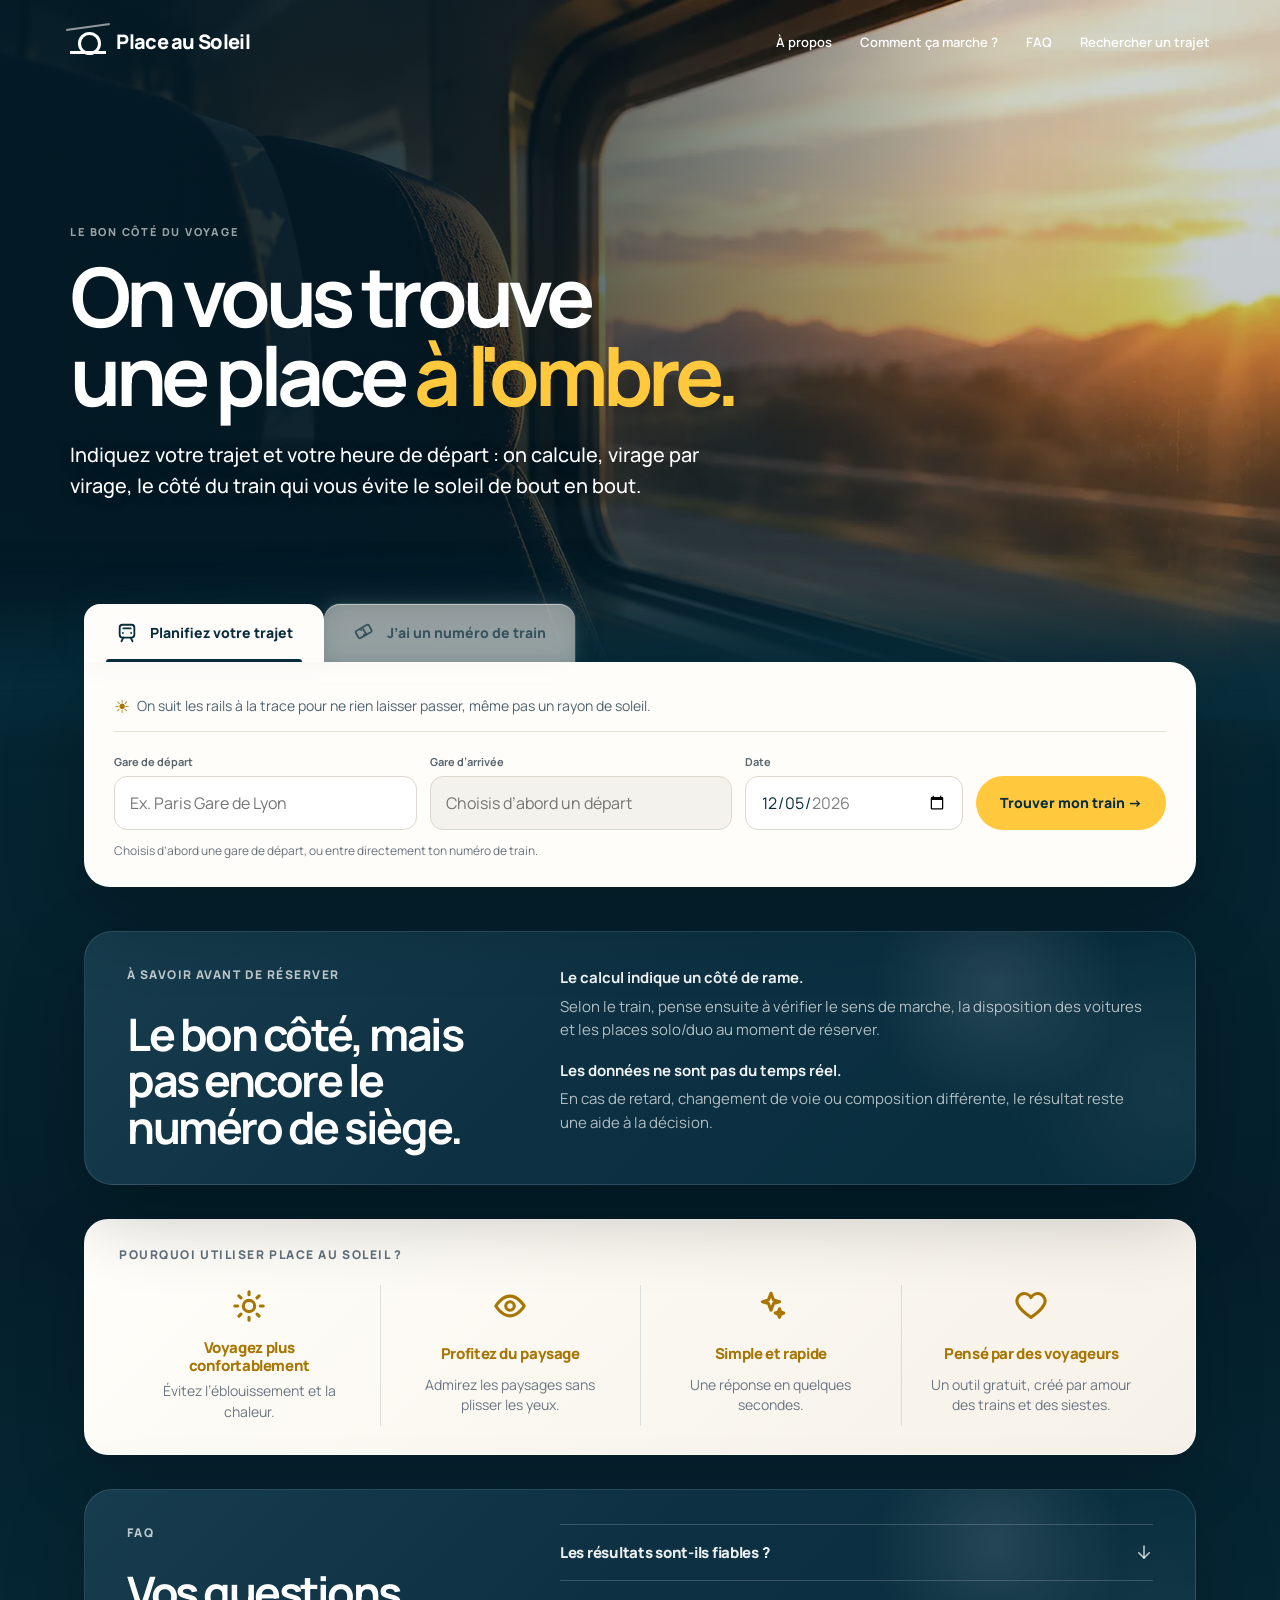
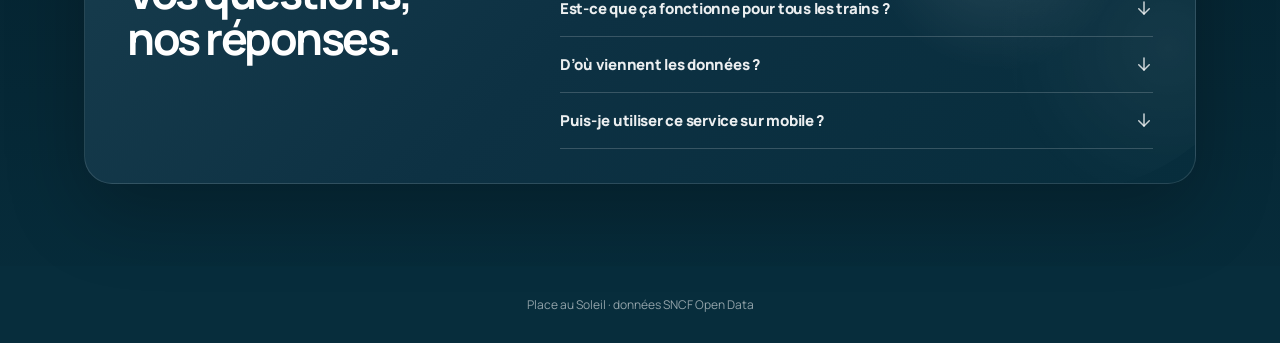
==== index.html @ 35489f9c "Force le nouveau script des onglets" ====
<!DOCTYPE html>
<html lang="fr">
<head>
<meta charset="UTF-8"><meta name="viewport" content="width=device-width,initial-scale=1">
<title>Place au Soleil</title>
<style>
@import url('https://fonts.googleapis.com/css2?family=Manrope:wght@400;600;700;800&display=swap');
:root{--sun:#ffc83d;--ink:#1d2935;--sand:#fff8ea;--sky:#cfe8f0;--muted:#68727c;--line:#e9dfc9}*{box-sizing:border-box}body{margin:0;background:var(--sand);color:var(--ink);font-family:Manrope,sans-serif}.hero{min-height:54vh;padding:30px clamp(20px,6vw,80px);display:flex;flex-direction:column;justify-content:space-between;color:#fff;background:radial-gradient(circle at 78% 28%,#ffc83d 0 8%,transparent 25%),linear-gradient(135deg,#516f7b,#1d2935 72%)}.nav{display:flex;justify-content:space-between;align-items:center}.brand{font-weight:800;letter-spacing:.08em}.nav a{color:#fff;text-decoration:none;border:1px solid #ffffff66;border-radius:999px;padding:11px 16px}.hero h1{font-size:clamp(44px,7vw,82px);line-height:.98;letter-spacing:-.055em;max-width:900px;margin:0 0 20px}.hero p{font-size:clamp(17px,2vw,21px);max-width:760px;line-height:1.55;color:#ffffffe0}.section{padding:60px clamp(18px,5vw,72px) 90px;max-width:1200px;margin:auto}h2{font-size:clamp(32px,4vw,50px);letter-spacing:-.04em;margin:0 0 10px}.lead{color:var(--muted);line-height:1.6;max-width:850px}.panel{margin-top:28px;background:#fff;border:1px solid var(--line);border-radius:26px;padding:clamp(20px,3vw,34px);box-shadow:0 14px 36px #1d293512}.status{padding:12px 14px;background:#f6f2e8;border-radius:13px;color:var(--muted);font-size:13px;margin-bottom:20px}.status.ok{background:#edf7f0;color:#356447}.status.demo{background:#fff1c9;color:#745600}.grid{display:grid;grid-template-columns:1fr 1fr .72fr;gap:14px}.field label{display:block;font-size:11px;text-transform:uppercase;letter-spacing:.08em;font-weight:800;color:var(--muted);margin-bottom:7px}select,input,button{font:inherit}select,input{width:100%;min-height:50px;border:1px solid #dad7ce;border-radius:14px;background:#fffefa;padding:0 14px;color:var(--ink)}input:disabled{background:#f2efe8;color:#92989d;cursor:not-allowed}button{border:0;border-radius:14px;background:var(--ink);color:#fff;font-weight:800;padding:15px 22px;cursor:pointer}button:disabled{opacity:.4}.actions{display:flex;align-items:center;gap:14px;margin-top:18px;flex-wrap:wrap}.hint{font-size:12px;color:var(--muted)}.number-search{margin-top:24px;padding:20px;border:1px dashed #d9d0bc;border-radius:18px;background:#fffcf4}.number-search-title{font-weight:800;margin-bottom:4px}.number-row{display:grid;grid-template-columns:minmax(180px,320px) auto;gap:10px;align-items:end;margin-top:12px}.number-row button{min-height:50px}.trainbox{display:none;margin-top:22px;padding-top:22px;border-top:1px solid var(--line)}#results{display:none;margin-top:28px}.result-grid{display:grid;grid-template-columns:1fr;gap:20px}.verdict{background:var(--ink);color:#fff;border-radius:22px;padding:28px;min-height:250px}.kicker{text-transform:uppercase;letter-spacing:.1em;font-size:11px;color:#ffffff99}.side{font-size:clamp(48px,6vw,72px);font-weight:800;letter-spacing:-.06em;margin:30px 0 16px}.verdict p{color:#ffffffc8;line-height:1.55}.reversal-note{display:none;background:#ffffff12;border:1px solid #ffffff24;border-radius:12px;padding:12px 14px;font-size:13px}.visual{border-radius:24px;padding:0;overflow:hidden;background:#101820;color:#fff;box-shadow:0 24px 54px #10202f26;border:1px solid #ffffff12}.visual-head{display:flex;justify-content:space-between;align-items:flex-start;gap:18px;padding:22px 24px 16px;background:#101820}.visual-copy{max-width:620px}.visual-copy b{display:block;margin-bottom:5px;font-size:18px}.visual .hint{color:#aeb9c2}.animation-status{margin:0;padding:14px 18px 18px;background:#101820;color:#aeb9c2;font-size:13px;line-height:1.5;border-top:1px solid #ffffff10}.animation-status strong{display:block;color:#fff;font-size:15px;margin-bottom:3px}.anim-controls{display:flex;gap:8px;align-items:center;flex-shrink:0}.anim-button{padding:10px 14px;min-width:96px;border-radius:999px;font-size:12px;background:#fff;color:#101820}.sky-wrap{position:relative;overflow:hidden;background:radial-gradient(circle at 76% 20%,#32414e 0 2%,transparent 32%),linear-gradient(180deg,#15222d,#0f1921);height:430px;border-top:1px solid #ffffff10;border-bottom:1px solid #ffffff10}.sky-wrap:before{content:"";position:absolute;inset:0;background-image:linear-gradient(#ffffff08 1px,transparent 1px),linear-gradient(90deg,#ffffff08 1px,transparent 1px);background-size:44px 44px;pointer-events:none}.sky-wrap:after{content:"";position:absolute;inset:0;background:radial-gradient(circle at center,transparent 35%,#07101880 100%);pointer-events:none}#route-svg{position:relative;z-index:1;width:100%;height:430px;display:block}.timeline{display:flex;height:18px;border-radius:999px;overflow:hidden;background:#eee9df;margin-top:24px}.stats{display:grid;grid-template-columns:repeat(3,1fr);gap:10px;margin-top:16px}.stat{background:#fff;border:1px solid var(--line);border-radius:15px;padding:15px}.stat b{font-size:25px;display:block}.stat span{font-size:11px;color:var(--muted)}footer{padding:30px;text-align:center;color:var(--muted);font-size:12px}@media(max-width:850px){.grid,.number-row{grid-template-columns:1fr}.hero{min-height:560px}.visual-head{flex-direction:column}.anim-controls{width:100%}.sky-wrap,#route-svg{height:360px}}
</style><link rel="stylesheet" href="./ui.css?v=202609071745"><style id="hero-tab-final-overrides">
html,body{background:#072d3c!important;}body{color:#fff!important;background:radial-gradient(circle at 80% 18%,rgba(255,200,61,.10),transparent 26%),linear-gradient(180deg,#072d3c 0%,#041f2b 64%,#072d3c 100%)!important;}
#planner.section{background:transparent!important;}
.hero:before{background:linear-gradient(90deg,rgba(3,27,39,.95) 0%,rgba(3,27,39,.82) 31%,rgba(3,27,39,.46) 55%,rgba(3,27,39,.14) 78%),linear-gradient(180deg,rgba(3,27,39,.04) 0%,rgba(3,27,39,.12) 54%,rgba(7,45,60,.50) 86%,#072d3c 100%)!important;}
.hero:after{bottom:-210px!important;height:330px!important;z-index:1!important;background:radial-gradient(ellipse at center,rgba(7,45,60,.82) 0%,rgba(7,45,60,.58) 44%,rgba(7,45,60,0) 76%),linear-gradient(180deg,rgba(7,45,60,0) 0%,rgba(7,45,60,.30) 36%,rgba(7,45,60,.76) 70%,#072d3c 100%)!important;filter:blur(22px)!important;}
.hero-copy{z-index:6!important;margin-bottom:198px!important;}
.hero p{position:relative!important;z-index:7!important;}
.section:before{top:-86px!important;height:140px!important;filter:blur(22px)!important;background:linear-gradient(180deg,rgba(7,45,60,0),rgba(7,45,60,.50) 52%,#072d3c 94%)!important;}
#planner .panel{background:var(--paper,#fffdfa)!important;border:0!important;box-shadow:0 28px 80px rgba(0,0,0,.24)!important;border-radius:0 26px 26px 26px!important;}
#planner .planner-tabs{left:0!important;top:-58px!important;gap:0!important;filter:drop-shadow(0 -8px 18px rgba(7,45,60,.08))!important;}
#planner .planner-tab{height:58px!important;min-width:240px!important;border:0!important;box-shadow:none!important;background:rgba(239,236,228,.94)!important;color:rgba(7,45,60,.62)!important;border-radius:16px 16px 0 0!important;}
#planner .planner-tab + .planner-tab{margin-left:0!important;border-left:0!important;}
#planner .planner-tab + .planner-tab:before{display:none!important;content:none!important;}
#planner .planner-tab.active{background:var(--paper,#fffdfa)!important;color:var(--ink,#072d3c)!important;border:0!important;}
#planner .planner-tab.active:after{content:""!important;position:absolute!important;left:22px!important;right:22px!important;bottom:0!important;height:3px!important;border-radius:99px 99px 0 0!important;background:var(--ink,#072d3c)!important;}
#planner .planner-tab .tab-icon,#planner .planner-tab svg.tab-icon{background:none!important;fill:none!important;stroke:currentColor!important;}
#planner .planner-tab .tab-icon *{fill:none!important;stroke:currentColor!important;}
#results .visual-copy{display:none!important;}
#results .visual-head{justify-content:flex-end!important;}
footer{background:#072d3c!important;color:rgba(255,255,255,.56)!important;}
@media(max-width:850px){.hero:after{bottom:-190px!important;height:300px!important;filter:blur(20px)!important}.hero-copy{margin-bottom:182px!important}.section:before{top:-70px!important;height:120px!important;filter:blur(18px)!important}}
</style></head>
<body>
<section class="hero">
  <div class="nav">
    <div class="brand"><span class="brand-mark" aria-hidden="true"></span><span>Place au Soleil</span></div>
    <div class="nav-links">
      <a href="#about">À propos</a>
      <a href="#how">Comment ça marche ?</a>
      <a href="#faq">FAQ</a>
      <a class="nav-cta" href="#planner">Rechercher un trajet</a>
    </div>
  </div>
  <div class="hero-copy">
    <div class="eyebrow">Le bon côté du voyage</div>
    <h1>On vous trouve<br>une place <span class="highlight">à l'ombre.</span></h1>
    <p><strong>Indiquez votre trajet et votre heure de départ : on calcule, virage par virage, le côté du train qui vous évite le soleil de bout en bout.</strong></p>
  </div>
</section>
<main class="section" id="planner"><h2 class="planner-title">Planifiez votre trajet</h2><p class="lead">On suit les rails à la trace pour ne rien laisser passer, même pas un rayon de soleil.</p>
<section class="panel">
  <div class="planner-tabs" role="tablist" aria-label="Mode de recherche">
    <button type="button" class="planner-tab active" data-mode="route" role="tab" aria-selected="true"><svg class="tab-icon" viewBox="0 0 24 24" aria-hidden="true"><path d="M7 3h10a3 3 0 0 1 3 3v8a3 3 0 0 1-3 3H7a3 3 0 0 1-3-3V6a3 3 0 0 1 3-3Z"></path><path d="M8 17l-2 4"></path><path d="M16 17l2 4"></path><path d="M8 7h8"></path><path d="M7.5 12h.01"></path><path d="M16.5 12h.01"></path></svg><span>Planifiez votre trajet</span></button>
    <button type="button" class="planner-tab" data-mode="number" role="tab" aria-selected="false"><svg class="tab-icon" viewBox="0 0 24 24" aria-hidden="true"><path d="M4 9.5 14.8 3.3a2 2 0 0 1 2.7.7l2.5 4.4a2 2 0 0 1-.7 2.7L8.5 17.3a2 2 0 0 1-2.7-.7L3.3 12.2A2 2 0 0 1 4 9.5Z"></path><path d="M9 8.8l.01.01"></path><path d="M12 13.9l.01.01"></path><path d="M11 7.6l3.1 5.3"></path></svg><span>J’ai un numéro de train</span></button>
  </div>
  <div class="status" id="status">Chargement de l'index national SNCF…</div>
  <div id="route-search">
    <div class="grid">
      <div class="field"><label>Gare de départ</label><input id="from" list="from-stations" placeholder="Ex. Paris Gare de Lyon" autocomplete="off"></div>
      <div class="field"><label>Gare d’arrivée</label><input id="to" list="to-stations" placeholder="Choisis d’abord un départ" autocomplete="off" disabled></div>
      <div class="field"><label>Date</label><input type="date" id="date"></div>
      <div class="field search-field"><label>&nbsp;</label><button id="search" disabled>Trouver les trains →</button></div>
    </div>
    <datalist id="from-stations"></datalist><datalist id="to-stations"></datalist>
    <div class="actions"><div class="hint" id="helper">Les données arrivent directement du GTFS national SNCF.</div></div>
  </div>
  <div class="number-search" id="number-search-panel"><div class="number-search-title">Tu connais déjà ton numéro de train ?</div><div class="hint">Entre simplement le numéro indiqué sur ton billet. La date choisie ci-dessus est utilisée pour retrouver le bon trajet.</div><div class="number-row"><div class="field"><label>N° de train</label><input id="train-number" inputmode="numeric" placeholder="Ex. 6605" autocomplete="off"></div><button id="number-search-btn" disabled>Trouver mon train →</button></div></div>
  <div class="planner-foot"><div class="planner-promise"><b>☀</b> On suit les rails à la trace pour ne rien laisser passer, même pas un rayon de soleil.</div></div>
<div class="trainbox" id="trainbox"><div class="field"><label>Train / horaire</label><select id="trip"></select></div><div class="actions"><button id="go">Calculer mon côté à l'ombre</button></div></div>
<div id="results"><div class="result-grid"><article class="verdict"><div class="kicker" id="verdict-kicker">Recommandation</div><div class="side" id="side">—</div><p id="text"></p><p class="reversal-note" id="reversal-note"></p><p class="hint" id="geometry-note" style="color:#ffffff99"></p></article><article class="visual"><div class="visual-head"><div class="visual-copy"><b>Le trajet, minute après minute</b><div class="hint">Visualisation schématique : le train suit le tracé réel lorsqu’il est disponible, tandis que le soleil illustre son azimut et son altitude sans prétendre à une échelle astronomique exacte.</div></div><div class="anim-controls"><button id="anim-toggle" class="anim-button">Pause</button></div></div><div class="sky-wrap"><svg id="route-svg" viewBox="0 0 1000 430"></svg></div><div class="animation-status" id="animation-status"><strong>Animation du trajet</strong>Le résultat apparaîtra ici pendant le trajet.</div></article></div><div class="timeline" id="timeline"></div><div class="stats"><div class="stat"><b id="right">—</b><span>soleil côté droit au départ</span></div><div class="stat"><b id="left">—</b><span>soleil côté gauche au départ</span></div><div class="stat"><b id="night">—</b><span>sans exposition latérale nette</span></div></div></div></section></main><footer>Place au Soleil · données SNCF Open Data</footer>
<script src="./inject-landing.js?v=202609071636"></script>
<script>
const $=id=>document.getElementById(id);let STATIONS=[],SMAP=new Map(),NAME=new Map(),NAME_COUNTS=new Map(),LABEL_TO_ID=new Map(),ID_TO_LABEL=new Map(),FROM_CANDIDATES=[],TO_CANDIDATES=[],MANIFEST=null,FOUND=[],SEGMENT_INDEX=null,NUMBER_MODE=false;const SHARD_CACHE=new Map(),DATE_CACHE=new Map(),now=new Date().toISOString().slice(0,10);$('date').value=now;let ANIM={segments:[],project:null,frame:null,playing:false,progress:0,start:0,duration:15000,total:0};
function mins(t){if(!t)return 0;let[h,m,s=0]=t.split(':').map(Number);return h*60+m+s/60}
function fmt(t){if(!t)return '—';let[h,m]=t.split(':').map(Number);return String(h%24).padStart(2,'0')+':'+String(m)}
function fmtMin(m){m=Math.max(0,m||0);return String(Math.floor(m/60)%24).padStart(2,'0')+':'+String(Math.floor(m%60)).padStart(2,'0')}
function parisUTC(ds,ts){let[y,m,d]=ds.split('-').map(Number),[h,mi,se=0]=ts.split(':').map(Number),base=new Date(Date.UTC(y,m-1,d,h%24,mi,se)),parts=new Intl.DateTimeFormat('en-CA',{timeZone:'Europe/Paris',year:'numeric',month:'2-digit',day:'2-digit',hour:'2-digit',minute:'2-digit',second:'2-digit',hourCycle:'h23'}).formatToParts(base).reduce((a,v)=>(a[v.type]=v.value,a),{}),off=Date.UTC(+parts.year,+parts.month-1,+parts.day,+parts.hour,+parts.minute,+parts.second)-base.getTime();return new Date(Date.UTC(y,m-1,d,h%24,mi,se)-off+Math.floor(h/24)*86400000)}
function bearing(a,b){let r=x=>x*Math.PI/180,A=r(a.lat),B=r(b.lat),d=r(b.lon-a.lon),x=Math.sin(d)*Math.cos(B),y=Math.cos(A)*Math.sin(B)-Math.sin(A)*Math.cos(B)*Math.cos(d);return(Math.atan2(x,y)*180/Math.PI+360)%360}
function distance(a,b){let r=x=>x*Math.PI/180,R=6371,dA=r(b.lat-a.lat),dO=r(b.lon-a.lon),q=Math.sin(dA/2)**2+Math.cos(r(a.lat))*Math.cos(r(b.lat))*Math.sin(dO/2)**2;return 2*R*Math.asin(Math.sqrt(q))}
function angleDiff(a,b){let d=Math.abs(a-b)%360;return d>180?360-d:d}
function sun(date,lat,lon){let r=Math.PI/180,g=180/Math.PI,d=date.valueOf()/86400000-.5+2440588-2451545,M=(357.5291+.98560028*d)*r,C=(1.9148*Math.sin(M)+.02*Math.sin(2*M)+.0003*Math.sin(3*M))*r,L=M+C+102.9372*r+Math.PI,o=23.4397*r,dec=Math.asin(Math.sin(o)*Math.sin(L)),ra=Math.atan2(Math.sin(L)*Math.cos(o),Math.cos(L)),H=(280.16+360.9856235*d)*r+lon*r-ra,az=Math.atan2(Math.sin(H),Math.cos(H)*Math.sin(lat*r)-Math.tan(dec)*Math.cos(lat*r)),alt=Math.asin(Math.sin(lat*r)*Math.sin(dec)+Math.cos(lat*r)*Math.cos(dec)*Math.cos(H));return{az:(az*g+180+360)%360,alt:alt*g}}
function stationCode(x){let p=String(x?.id||'').split(':').pop();return p||'gare'}
function stationDisplay(x){if(!x)return'';return(NAME_COUNTS.get(x.name)||0)>1?`${x.name} · gare ${stationCode(x)}`:x.name}
function stationId(v){let key=v.trim();if(LABEL_TO_ID.has(key))return LABEL_TO_ID.get(key);return(NAME_COUNTS.get(key)||0)<=1?(NAME.get(key)||null):null}
function normalizeStationSearch(v){return String(v||'').normalize('NFD').replace(/[\u0300-\u036f]/g,'').toLocaleLowerCase('fr').trim()}
function stationMatchesStart(x,q){let needle=normalizeStationSearch(q);if(!needle)return true;return normalizeStationSearch(x.name).startsWith(needle)||normalizeStationSearch(stationDisplay(x)).startsWith(needle)}
function interpolate(a,b,t){return{lat:a.lat+(b.lat-a.lat)*t,lon:a.lon+(b.lon-a.lon)*t}}
function pairKey(a,b){return[a,b].sort().join('|')}
function optionsFor(stations){return stations.map(x=>{let label=stationDisplay(x);LABEL_TO_ID.set(label,x.id);ID_TO_LABEL.set(x.id,label);return`<option value="${label.replaceAll('"','&quot;')}"></option>`}).join('')}
function renderStationOptions(listId,stations,query=''){let filtered=stations.filter(x=>stationMatchesStart(x,query)).sort((a,b)=>a.name.localeCompare(b.name,'fr'));$(listId).innerHTML=optionsFor(filtered)}
function cleanTrainNumber(v){return String(v||'').toUpperCase().replace(/\b(TGV|INOUI|OUIGO|TER|INTERCIT[EÉ]S?|TRAIN)\b/g,'').replace(/[^0-9A-Z]/g,'').trim()}
function firstLastKnownStop(t){let s=t.s||[],i=s.findIndex(x=>SMAP.has(x[0])),j=-1;for(let k=s.length-1;k>=0;k--)if(SMAP.has(s[k][0])){j=k;break}return i>=0&&j>i?{i,j}:null}
async function dateData(date){if(!DATE_CACHE.has(date))DATE_CACHE.set(date,fetch(`./data/dates/${date}.json`,{cache:'no-store'}).then(r=>{if(!r.ok)throw 0;return r.json()}).catch(()=>null));return DATE_CACHE.get(date)}
async function refreshDestinations(){NUMBER_MODE=false;FROM_CANDIDATES=STATIONS;let from=stationId($('from').value),date=$('date').value,to=$('to');$('trainbox').style.display='none';$('results').style.display='none';stopAnimation();if(!from){TO_CANDIDATES=[];to.value='';to.disabled=true;to.placeholder='Choisis d’abord un départ';$('to-stations').innerHTML='';$('helper').textContent='Choisis une gare de départ dans la liste.';return}to.disabled=true;to.placeholder='Chargement des destinations…';$('helper').textContent='Recherche des destinations directes…';let data=await dateData(date);if(!data){TO_CANDIDATES=[];to.value='';to.placeholder='Aucune donnée pour cette date';$('helper').textContent='Pas de données disponibles pour cette date.';return}let ids=new Set();(data.trains||[]).forEach(t=>{let s=t.s||[];for(let i=0;i<s.length;i++)if(s[i][0]===from)for(let j=i+1;j<s.length;j++)ids.add(s[j][0])});let destinations=[...ids].map(id=>SMAP.get(id)).filter(Boolean).sort((a,b)=>a.name.localeCompare(b.name,'fr'));TO_CANDIDATES=destinations;renderStationOptions('to-stations',TO_CANDIDATES,to.value);let current=stationId(to.value);if(!current||!ids.has(current))to.value='';to.disabled=!destinations.length;to.placeholder=destinations.length?'Choisis une destination':'Aucune destination directe';$('helper').textContent=destinations.length?`${destinations.length} destination(s) directe(s) depuis ${SMAP.get(from)?.name||'ce départ'} pour cette date.`:'Aucune destination directe trouvée depuis cette gare pour cette date.'}
function applyNumberSelection(index){let x=FOUND[index];if(!x)return;let stops=x.t.s.slice(x.i,x.j+1).map(s=>SMAP.get(s[0])).filter(Boolean),a=SMAP.get(x.t.s[x.i][0]),b=SMAP.get(x.t.s[x.j][0]);FROM_CANDIDATES=stops.slice(0,-1);TO_CANDIDATES=stops.slice(1);if(a)$('from').value=stationDisplay(a);if(b){$('to').disabled=false;$('to').value=stationDisplay(b)}renderStationOptions('from-stations',FROM_CANDIDATES,$('from').value);renderStationOptions('to-stations',TO_CANDIDATES,$('to').value)}
function syncNumberStops(){if(!NUMBER_MODE)return false;let x=FOUND[+$('trip').value];if(!x)return false;let ids=x.t.s.map(s=>s[0]),from=stationId($('from').value),i=ids.indexOf(from,x.i);if(i<0||i>=x.j){TO_CANDIDATES=[];$('to').value='';$('to').disabled=true;$('to-stations').innerHTML='';$('helper').textContent='Choisis une gare desservie par ce train.';return true}let allowedIds=ids.slice(i+1,x.j+1),allowed=new Set(allowedIds),destinations=allowedIds.map(id=>SMAP.get(id)).filter(Boolean);TO_CANDIDATES=destinations;renderStationOptions('to-stations',TO_CANDIDATES,$('to').value);let current=stationId($('to').value);if(!current||!allowed.has(current))$('to').value='';$('to').disabled=!destinations.length;$('to').placeholder=destinations.length?'Choisis où tu descends':'Aucune gare après ce départ';$('trainbox').style.display='block';$('results').style.display='none';stopAnimation();$('helper').textContent=`Train ${x.t.n||''} sélectionné : choisis où tu montes et où tu descends parmi ses arrêts.`;return true}
async function findByNumber(){let num=cleanTrainNumber($('train-number').value),date=$('date').value,btn=$('number-search-btn');if(!num)return alert('Entre le numéro indiqué sur ton billet.');btn.disabled=true;let old=btn.textContent;btn.textContent='Recherche…';$('trainbox').style.display='none';$('results').style.display='none';stopAnimation();$('helper').textContent=`Recherche du train ${num}…`;try{let data=await dateData(date);if(!data){$('helper').textContent='Pas de données disponibles pour cette date.';return}let seen=new Set();FOUND=[];(data.trains||[]).forEach(t=>{if(cleanTrainNumber(t.n)!==num)return;let range=firstLastKnownStop(t);if(!range)return;let dep=t.s[range.i][2]||t.s[range.i][1],arr=t.s[range.j][1]||t.s[range.j][2],key=`${t.id||''}|${dep}|${arr}|${range.i}|${range.j}`;if(seen.has(key))return;seen.add(key);FOUND.push({t,i:range.i,j:range.j,dep,arr})});FOUND.sort((a,b)=>mins(a.dep)-mins(b.dep));if(!FOUND.length){NUMBER_MODE=false;FROM_CANDIDATES=STATIONS;renderStationOptions('from-stations',FROM_CANDIDATES,$('from').value);$('helper').textContent=`Aucun train n° ${num} trouvé le ${date.split('-').reverse().join('/')}. Vérifie le numéro ou la date.`;return}NUMBER_MODE=true;$('trip').innerHTML=FOUND.map((x,i)=>{let a=SMAP.get(x.t.s[x.i][0])?.name||'Départ',b=SMAP.get(x.t.s[x.j][0])?.name||'Arrivée';return `<option value="${i}">${x.t.k}${x.t.n?' '+x.t.n:''} · ${a} → ${b} · ${fmt(x.dep)} → ${fmt(x.arr)}</option>`}).join('');$('trip').value='0';applyNumberSelection(0);$('helper').textContent=FOUND.length===1?`Train ${num} trouvé. Le trajet complet est prérempli ; tu peux modifier le départ ou l’arrivée si tu montes ou descends en cours de route.`:`${FOUND.length} services portant le n° ${num} trouvés ce jour. Choisis le bon horaire ci-dessous.`;$('trainbox').style.display='block'}finally{btn.disabled=false;btn.textContent=old}}
async function shardFor(key){let digest=await crypto.subtle.digest('SHA-1',new TextEncoder().encode(key)),byte=new Uint8Array(digest)[0];return(byte>>4).toString(16)}
async function shardData(shard){if(!SHARD_CACHE.has(shard))SHARD_CACHE.set(shard,fetch(`./data/segments/${shard}.json`).then(r=>r.ok?r.json():{}).catch(()=>({})));return SHARD_CACHE.get(shard)}
async function railGeometry(a,b){if(!SEGMENT_INDEX)return null;let key=pairKey(a,b),shard=await shardFor(key),data=await shardData(shard),geom=data[key];if(!geom?.length)return null;let pts=geom.map(p=>({lon:p[0],lat:p[1]}));if(a>b)pts.reverse();return pts}
function geomHeadings(pts,a,b){if(!pts||pts.length<2){let br=bearing(a,b);return{start:br,end:br}}let first=0,last=pts.length-1;while(first<last&&distance(pts[first],pts[first+1])<.005)first++;while(last>first&&distance(pts[last-1],pts[last])<.005)last--;let start=first<pts.length-1?bearing(pts[first],pts[first+1]):bearing(a,b),end=last>0?bearing(pts[last-1],pts[last]):bearing(a,b);return{start,end}}
function journeyForInputs(x){let from=stationId($('from').value),to=stationId($('to').value);if(!from||!to)return x;let ids=x.t.s.map(s=>s[0]),i=ids.indexOf(from),j=i>=0?ids.indexOf(to,i+1):-1;if(i<0||j<=i)return x;let dep=x.t.s[i][2]||x.t.s[i][1],arr=x.t.s[j][1]||x.t.s[j][2];return{...x,i,j,dep,arr}}
function classify(date,midMin,a,b,w,segments,totals,flipped=false){let pm=interpolate(a,b,.5),h=Math.floor(midMin/60),mi=Math.floor(midMin%60),dt=parisUTC(date,`${String(h).padStart(2,'0')}:${String(mi).padStart(2,'0')}:00`),sp=sun(dt,pm.lat,pm.lon),br=bearing(a,b),rel=(sp.az-br+360)%360,lateral=Math.sin(rel*Math.PI/180),travelSide=sp.alt<=0?'none':Math.abs(lateral)<.25?'none':lateral>0?'right':'left',side=flipped?(travelSide==='right'?'left':travelSide==='left'?'right':'none'):travelSide;segments.push({start:a,end:b,side,travelSide,w,flipped,midMin,sunAz:sp.az,sunAlt:sp.alt});totals.total+=w;if(side==='right')totals.R+=w;else if(side==='left')totals.L+=w;else totals.N+=w}
function classifyStraight(date,m1,dur,a,b,segments,totals,flipped=false){let steps=Math.max(1,Math.ceil(dur/5));for(let q=0;q<steps;q++){let f0=q/steps,f1=(q+1)/steps,w=dur/steps,a0=interpolate(a,b,f0),b0=interpolate(a,b,f1);classify(date,m1+dur*(f0+f1)/2,a0,b0,w,segments,totals,flipped)}}
function classifyRail(date,m1,dur,pts,segments,totals,flipped=false){let legs=[],totalKm=0;for(let i=0;i<pts.length-1;i++){let km=distance(pts[i],pts[i+1]);legs.push(km);totalKm+=km}if(!totalKm)return false;let elapsed=0;for(let i=0;i<legs.length;i++){let w=dur*(legs[i]/totalKm);classify(date,m1+elapsed+w/2,pts[i],pts[i+1],w,segments,totals,flipped);elapsed+=w}return true}
async function buildRoute(x,date){x=journeyForInputs(x);let st=x.t.s.slice(x.i,x.j+1),segments=[],totals={R:0,L:0,N:0,total:0},precise=0,totalPairs=0,reversals=[],flipped=false,previousEnd=null;for(let k=0;k<st.length-1;k++){let aid=st[k][0],bid=st[k+1][0],a=SMAP.get(aid),b=SMAP.get(bid);if(!a||!b)continue;totalPairs++;let dep=st[k][2]||st[k][1],arr=st[k+1][1]||st[k+1][2],m1=mins(dep),m2=mins(arr);while(m2<m1)m2+=1440;let dur=Math.max(1,m2-m1),geom=await railGeometry(aid,bid),heads=geomHeadings(geom,a,b);if(previousEnd!==null){let turn=angleDiff(previousEnd,heads.start);if(turn>=135){flipped=!flipped;let station=SMAP.get(aid),stopArr=st[k][1],stopDep=st[k][2];reversals.push({id:aid,name:station?.name||aid,time:fmt(stopDep||stopArr),angle:Math.round(turn)})}}if(geom&&classifyRail(date,m1,dur,geom,segments,totals,flipped))precise++;else classifyStraight(date,m1,dur,a,b,segments,totals,flipped);previousEnd=heads.end}return{segments,totals,precise,totalPairs,reversals}}
async function load(){try{let[s,m,g]=await Promise.all([fetch('./data/stations.json',{cache:'no-store'}),fetch('./data/manifest.json',{cache:'no-store'}),fetch('./data/segments/index.json',{cache:'no-store'}).catch(()=>null)]);if(!s.ok||!m.ok)throw 0;STATIONS=(await s.json()).stations||[];MANIFEST=await m.json();if(g?.ok)SEGMENT_INDEX=await g.json();STATIONS.forEach(x=>NAME_COUNTS.set(x.name,(NAME_COUNTS.get(x.name)||0)+1));STATIONS.forEach(x=>{SMAP.set(x.id,x);if(!NAME.has(x.name))NAME.set(x.name,x.id)});FROM_CANDIDATES=STATIONS;renderStationOptions('from-stations',FROM_CANDIDATES);let dates=(MANIFEST.dates||[]).map(x=>x.date);if(dates.length){$('date').min=dates[0];$('date').max=dates[dates.length-1];if(!dates.includes($('date').value))$('date').value=dates.find(d=>d>=now)||dates[0]}$('status').className='status ok';let geo=SEGMENT_INDEX?` · ${SEGMENT_INDEX.pairs_routed.toLocaleString('fr-FR')} tracés RFN`:' · tracés RFN en cours de génération';$('status').textContent=`Index national chargé : ${STATIONS.length.toLocaleString('fr-FR')} gares · ${(MANIFEST.dates||[]).length} dates disponibles${geo}`;$('search').disabled=false;$('number-search-btn').disabled=false;$('helper').textContent='Choisis d’abord une gare de départ, ou entre directement ton numéro de train.'}catch(e){$('status').className='status demo';$('status').textContent='La V2 est prête, mais le nouvel index national n’a pas encore été généré. Lance le workflow GitHub “Mise à jour des données SNCF”.'}}
$('from').addEventListener('change',()=>{if(!syncNumberStops())refreshDestinations()});$('from').addEventListener('input',()=>{renderStationOptions('from-stations',FROM_CANDIDATES,$('from').value);if(NUMBER_MODE){if(stationId($('from').value))syncNumberStops();else{$('to').value='';$('to').disabled=true;TO_CANDIDATES=[];$('to-stations').innerHTML=''}return}if(stationId($('from').value))refreshDestinations();else{$('to').value='';$('to').disabled=true;TO_CANDIDATES=[];$('to-stations').innerHTML=''}});$('to').addEventListener('input',()=>{renderStationOptions('to-stations',TO_CANDIDATES,$('to').value)});$('date').addEventListener('change',()=>{NUMBER_MODE=false;FROM_CANDIDATES=STATIONS;renderStationOptions('from-stations',FROM_CANDIDATES,$('from').value);$('trainbox').style.display='none';$('results').style.display='none';stopAnimation();if(stationId($('from').value))refreshDestinations()});$('train-number').addEventListener('keydown',e=>{if(e.key==='Enter')findByNumber()});$('number-search-btn').onclick=findByNumber;$('trip').addEventListener('change',()=>{if(NUMBER_MODE)applyNumberSelection(+$('trip').value)});
$('search').onclick=async()=>{NUMBER_MODE=false;FROM_CANDIDATES=STATIONS;let from=stationId($('from').value),to=stationId($('to').value),date=$('date').value;if(!from||!to)return alert('Choisis les gares proposées dans les listes.');if(from===to)return alert('Le départ et l’arrivée doivent être différents.');$('helper').textContent='Recherche des trains…';$('trainbox').style.display='none';$('results').style.display='none';stopAnimation();try{let data=await dateData(date);if(!data)throw 0;let seen=new Set();FOUND=[];(data.trains||[]).forEach(t=>{let ids=t.s.map(x=>x[0]),i=ids.indexOf(from),j=ids.indexOf(to);if(i<0||j<=i)return;let dep=t.s[i][2]||t.s[i][1],arr=t.s[j][1]||t.s[j][2],key=`${t.n}|${dep}|${arr}|${i}|${j}`;if(seen.has(key))return;seen.add(key);FOUND.push({t,i,j,dep,arr})});FOUND.sort((a,b)=>mins(a.dep)-mins(b.dep));$('trip').innerHTML=FOUND.map((x,i)=>`<option value="${i}">${x.t.k}${x.t.n?' '+x.t.n:''} · ${fmt(x.dep)} → ${fmt(x.arr)}</option>`).join('');if(!FOUND.length){$('helper').textContent='Aucun train direct trouvé pour cette date et ces deux gares.';return}$('helper').textContent=`${FOUND.length} train(s) direct(s) trouvé(s).`;$('trainbox').style.display='block'}catch(e){$('helper').textContent='Pas de données disponibles pour cette date.'}}
$('go').onclick=async()=>{let x=FOUND[+$('trip').value];if(!x)return;if(NUMBER_MODE){let candidate=journeyForInputs(x);if(candidate===x&&($('from').value||$('to').value))return alert('Choisis un départ puis une arrivée desservis dans cet ordre par ce train.')}let btn=$('go'),label=btn.textContent;btn.disabled=true;btn.textContent='Calcul du tracé…';try{let date=$('date').value,calc=await buildRoute(x,date),{segments,totals}=calc,total=totals.total;if(!total)return alert('Impossible de calculer ce trajet.');let R=totals.R/total,L=totals.L/total,N=totals.N/total,exposed=R+L,diff=Math.abs(R-L),rec=exposed<.08||diff<.08?'Peu importe':R>L?'Côté gauche':'Côté droit';$('side').textContent=rec;$('verdict-kicker').textContent=calc.reversals.length?'Recommandation au départ':'Recommandation';$('text').textContent=rec==='Peu importe'?'Le soleil est surtout bas, devant ou derrière le train : aucun côté n’est nettement défavorisé.':R>L?'Le soleil touche davantage le côté droit de la rame choisi au départ : privilégie le côté gauche.':'Le soleil touche davantage le côté gauche de la rame choisi au départ : privilégie le côté droit.';let rn=$('reversal-note');if(calc.reversals.length){let stops=calc.reversals.map(r=>`${r.name}${r.time&&r.time!=='—'?` vers ${r.time}`:''}`);rn.style.display='block';rn.textContent=`↔ Changement de sens détecté à ${stops.join(', ')}. Garde la même place : gauche et droite s’inversent par rapport au sens de marche après chaque rebroussement. Le calcul ci-dessus suit ton côté physique depuis le départ.`}else{rn.style.display='none';rn.textContent=''}if(calc.precise===calc.totalPairs&&calc.totalPairs)$('geometry-note').textContent=`Tracé RFN réel utilisé · ${calc.precise}/${calc.totalPairs} tronçon(s) ferroviaire(s)`;else if(calc.precise)$('geometry-note').textContent=`Tracé RFN réel utilisé sur ${calc.precise}/${calc.totalPairs} tronçon(s) · approximation sur le reste`;else $('geometry-note').textContent='Tracé approximatif entre les gares desservies.';$('right').textContent=Math.round(R*100)+'%';$('left').textContent=Math.round(L*100)+'%';$('night').textContent=Math.round(N*100)+'%';let tl=$('timeline');tl.innerHTML='';segments.forEach(s=>{let d=document.createElement('div');d.style.flexGrow=s.w;d.style.background=s.side==='right'?'#ffc83d':s.side==='left'?'#28d7ff':'#53616a';tl.appendChild(d)});drawAnimated(segments);$('results').style.display='block';$('results').scrollIntoView({behavior:'smooth'});startAnimation(true)}finally{btn.disabled=false;btn.textContent=label}}
function svgEl(name,attrs={}){let el=document.createElementNS('http://www.w3.org/2000/svg',name);Object.entries(attrs).forEach(([k,v])=>el.setAttribute(k,v));return el}
function stopAnimation(){if(ANIM.frame)cancelAnimationFrame(ANIM.frame);ANIM.frame=null;ANIM.playing=false;ANIM.progress=0;if($('anim-toggle')){$('anim-toggle').textContent='Lecture';$('anim-toggle').style.display=''}}
function drawAnimated(segs){stopAnimation();let svg=$('route-svg'),pts=segs.flatMap(s=>[s.start,s.end]);svg.innerHTML='';if(pts.length<2)return;let minA=Math.min(...pts.map(p=>p.lat)),maxA=Math.max(...pts.map(p=>p.lat)),minO=Math.min(...pts.map(p=>p.lon)),maxO=Math.max(...pts.map(p=>p.lon)),padX=72,padY=66,dx=Math.max(.001,maxO-minO),dy=Math.max(.001,maxA-minA),scale=Math.min((1000-padX*2)/dx,(430-padY*2)/dy),cx=(minO+maxO)/2,cy=(minA+maxA)/2,pr=p=>[500+(p.lon-cx)*scale,215-(p.lat-cy)*scale];let defs=svgEl('defs'),glow=svgEl('filter',{id:'routeGlow',x:'-50%',y:'-50%',width:'200%',height:'200%'}),blur=svgEl('feGaussianBlur',{stdDeviation:'7',result:'b'});glow.appendChild(blur);let sunGlow=svgEl('filter',{id:'sunGlow',x:'-150%',y:'-150%',width:'400%',height:'400%'}),sunBlur=svgEl('feGaussianBlur',{stdDeviation:'18'});sunGlow.appendChild(sunBlur);defs.append(glow,sunGlow);svg.appendChild(defs);
let pathParts=[];segs.forEach((s,i)=>{let a=pr(s.start),b=pr(s.end);if(!i)pathParts.push(`M${a[0]},${a[1]}`);pathParts.push(`L${b[0]},${b[1]}`)});let d=pathParts.join(' '),under=svgEl('path',{d,fill:'none',stroke:'#ffffff24','stroke-width':10,'stroke-linecap':'round','stroke-linejoin':'round'}),base=svgEl('path',{d,fill:'none',stroke:'#91a0ab','stroke-width':3.5,'stroke-linecap':'round','stroke-linejoin':'round'}),progress=svgEl('path',{id:'route-progress',d,fill:'none',stroke:'#ffc83d','stroke-width':5.5,'stroke-linecap':'round','stroke-linejoin':'round',filter:'url(#routeGlow)'});svg.append(under,base,progress);let length=progress.getTotalLength();progress.setAttribute('stroke-dasharray',length);progress.setAttribute('stroke-dashoffset',length);
let first=pr(segs[0].start),last=pr(segs[segs.length-1].end);[['Départ',first],['Arrivée',last]].forEach(([label,p],i)=>{let g=svgEl('g'),c=svgEl('circle',{cx:p[0],cy:p[1],r:7,fill:i?'#fff':'#ffc83d',stroke:'#101820','stroke-width':3}),t=svgEl('text',{x:p[0]+12,y:p[1]-12,fill:'#fff','font-size':13,'font-weight':700});t.textContent=label;g.append(c,t);svg.appendChild(g)});
let ray=svgEl('line',{id:'sun-ray',stroke:'#ffc83d','stroke-width':3,'stroke-dasharray':'8 8','opacity':.7}),sunHalo=svgEl('circle',{id:'sun-halo',r:50,fill:'#ffc83d','opacity':.18,filter:'url(#sunGlow)'}),sunCore=svgEl('circle',{id:'sun-core',r:22,fill:'#ffc83d',stroke:'#fff3c4','stroke-width':4}),train=svgEl('g',{id:'train-marker'}),shadow=svgEl('ellipse',{cx:0,cy:15,rx:28,ry:8,fill:'#000','opacity':.28}),body=svgEl('rect',{x:-24,y:-13,width:48,height:26,rx:8,fill:'#f5f7f8',stroke:'#101820','stroke-width':3}),stripe=svgEl('rect',{x:-20,y:5,width:37,height:4,rx:2,fill:'#ffc83d'}),window1=svgEl('rect',{x:-14,y:-6,width:9,height:8,rx:2,fill:'#58707f'}),window2=svgEl('rect',{x:0,y:-6,width:9,height:8,rx:2,fill:'#58707f'}),nose=svgEl('path',{d:'M24 -10 L38 0 L24 10 Z',fill:'#f5f7f8',stroke:'#101820','stroke-width':3,'stroke-linejoin':'round'});train.append(shadow,body,stripe,window1,window2,nose);svg.append(ray,sunHalo,sunCore,train);ANIM={...ANIM,segments:segs,project:pr,frame:null,playing:false,progress:0,start:0,total:length};renderAnimation(0)}
function pointAtProgress(p){let segs=ANIM.segments,total=segs.reduce((a,s)=>a+s.w,0),target=p*total,acc=0;for(let i=0;i<segs.length;i++){let s=segs[i];if(target<=acc+s.w||i===segs.length-1){let local=s.w?Math.max(0,Math.min(1,(target-acc)/s.w)):0,pos=interpolate(s.start,s.end,local),a=ANIM.project(s.start),b=ANIM.project(s.end),angle=Math.atan2(b[1]-a[1],b[0]-a[0])*180/Math.PI;return{s,pos,xy:ANIM.project(pos),angle,local}}acc+=s.w}return null}
function renderAnimation(p){if(!ANIM.segments.length||!ANIM.project)return;ANIM.progress=Math.max(0,Math.min(1,p));let cur=pointAtProgress(ANIM.progress);if(!cur)return;let x=cur.xy[0],y=cur.xy[1],az=(cur.s.sunAz||180)*Math.PI/180,alt=Math.max(0,Math.min(80,cur.s.sunAlt||0)),radius=150-alt*1.05,sunX=Math.max(70,Math.min(930,x+Math.sin(az)*radius)),sunY=Math.max(55,Math.min(170,y-Math.cos(az)*radius*.42-alt*.65)),train=$('train-marker'),core=$('sun-core'),halo=$('sun-halo'),ray=$('sun-ray'),prog=$('route-progress');train?.setAttribute('transform',`translate(${x} ${y}) rotate(${cur.angle})`);core?.setAttribute('cx',sunX);core?.setAttribute('cy',sunY);halo?.setAttribute('cx',sunX);halo?.setAttribute('cy',sunY);ray?.setAttribute('x1',sunX);ray?.setAttribute('y1',sunY+24);ray?.setAttribute('x2',x);ray?.setAttribute('y2',y);if(prog&&ANIM.total)prog.setAttribute('stroke-dashoffset',ANIM.total*(1-ANIM.progress));let color=cur.s.side==='right'?'#ffc83d':cur.s.side==='left'?'#28d7ff':'#53616a';if(ray)ray.setAttribute('stroke',color);if(halo)halo.setAttribute('fill',color);if(prog)prog.setAttribute('stroke',color);let label=cur.s.side==='right'?'Soleil à droite':cur.s.side==='left'?'Soleil à gauche':'Exposition latérale faible',advice=cur.s.side==='right'?'Privilégie le côté gauche à cet instant.':cur.s.side==='left'?'Privilégie le côté droit à cet instant.':'Le choix du côté change peu à cet instant.';$('animation-status').innerHTML=`<strong>${fmtMin(cur.s.midMin)} · ${label}</strong>${advice}`}
function animationTick(ts){if(!ANIM.playing)return;if(!ANIM.start)ANIM.start=ts-ANIM.progress*ANIM.duration;let p=(ts-ANIM.start)/ANIM.duration;if(p>=1){renderAnimation(1);ANIM.playing=false;ANIM.frame=null;$('anim-toggle').textContent='Rejouer';return}renderAnimation(p);ANIM.frame=requestAnimationFrame(animationTick)}
function startAnimation(restart=false){if(!ANIM.segments.length)return;if(restart){ANIM.progress=0;ANIM.start=0;renderAnimation(0)}if(ANIM.progress>=1){ANIM.progress=0;ANIM.start=0}ANIM.playing=true;$('anim-toggle').style.display='';$('anim-toggle').textContent='Pause';ANIM.frame=requestAnimationFrame(animationTick)}
$('anim-toggle').onclick=()=>{if(!ANIM.segments.length)return;if(ANIM.playing){ANIM.playing=false;if(ANIM.frame)cancelAnimationFrame(ANIM.frame);ANIM.frame=null;$('anim-toggle').textContent='Lecture'}else startAnimation(ANIM.progress>=1)};
function setPlannerMode(mode){
  let route=mode==='route';
  document.querySelectorAll('.planner-tab').forEach(btn=>{let active=btn.dataset.mode===mode;btn.classList.toggle('active',active);btn.setAttribute('aria-selected',String(active))});
  $('route-search').style.display=route?'block':'none';
  $('number-search-panel').classList.toggle('show',!route);
  $('trainbox').style.display='none';
  $('results').style.display='none';
  stopAnimation();
}
document.querySelectorAll('.planner-tab').forEach(btn=>btn.addEventListener('click',()=>setPlannerMode(btn.dataset.mode)));
load();
</script></body></html>
---- ui.css ----
@import url('https://fonts.googleapis.com/css2?family=Manrope:wght@400;500;600;700;800&display=swap');
:root{--sun:#ffc83d;--ink:#072d3c;--sand:#072d3c;--paper:#fffdfa;--muted:#68727c;--line:#e7e1d7;--blue:#d8edf2;--deep:#072d3c;--deep-2:#041f2b}
*{box-sizing:border-box}html{scroll-behavior:smooth;background:#072d3c!important}body{margin:0;background:radial-gradient(circle at 80% 18%,rgba(255,200,61,.10),transparent 26%),linear-gradient(180deg,#072d3c 0%,#041f2b 64%,#072d3c 100%)!important;color:#fff!important;font-family:Manrope,sans-serif;min-height:100vh}
.hero{min-height:720px!important;padding:28px clamp(22px,5.5vw,84px) 0!important;display:flex!important;flex-direction:column!important;position:relative!important;overflow:hidden!important;isolation:isolate!important;color:#fff!important;background:url('./assets/hero-train.webp') center 52%/cover no-repeat!important}.hero:before{content:"";position:absolute;inset:0;z-index:0;pointer-events:none;background:linear-gradient(90deg,rgba(3,27,39,.95) 0%,rgba(3,27,39,.82) 31%,rgba(3,27,39,.46) 55%,rgba(3,27,39,.14) 78%),linear-gradient(180deg,rgba(3,27,39,.04) 0%,rgba(3,27,39,.12) 54%,rgba(7,45,60,.50) 86%,#072d3c 100%)!important}.hero:after{content:"";position:absolute;left:-10%;right:-10%;bottom:-210px;height:330px;z-index:1;pointer-events:none;background:radial-gradient(ellipse at center,rgba(7,45,60,.82) 0%,rgba(7,45,60,.58) 44%,rgba(7,45,60,0) 76%),linear-gradient(180deg,rgba(7,45,60,0) 0%,rgba(7,45,60,.30) 36%,rgba(7,45,60,.76) 70%,#072d3c 100%)!important;filter:blur(22px);transform:scale(1.08)}
.nav,.hero-copy{position:relative!important;z-index:2!important}.nav{display:flex!important;justify-content:space-between!important;align-items:center!important;gap:28px!important}.brand{display:flex!important;align-items:center!important;gap:10px!important;font-weight:800!important;letter-spacing:-.035em!important;font-size:20px!important}.brand-mark{width:36px;height:24px;position:relative;border-bottom:3px solid currentColor}.brand-mark:before{content:"";position:absolute;width:17px;height:17px;border:3px solid currentColor;border-radius:50%;left:8px;top:2px}.brand-mark:after{content:"";position:absolute;inset:-4px -4px auto;border-top:2px solid currentColor;transform:rotate(-8deg);opacity:.55}.nav-links{display:flex!important;align-items:center!important;gap:28px!important}.nav-links a{color:#fff!important;text-decoration:none!important;font-size:13px!important;font-weight:600!important;border:0!important;padding:0!important}.nav-cta{border:1px solid #ffffff70!important;border-radius:999px!important;padding:11px 17px!important;background:#ffffff12!important;backdrop-filter:blur(8px)!important}.hero-copy{margin:auto 0 198px!important;max-width:820px!important;z-index:6!important}.eyebrow{text-transform:uppercase!important;letter-spacing:.16em!important;font-size:11px!important;font-weight:800!important;margin-bottom:18px!important;color:#fff9!important}.hero h1{font-size:clamp(54px,6.4vw,92px)!important;line-height:.96!important;letter-spacing:-.065em!important;max-width:800px!important;margin:0 0 24px!important}.hero h1 .highlight{position:relative;display:inline-block}.hero h1 .highlight:after{content:"";position:absolute;left:2%;right:0;bottom:-5px;height:8px;border-radius:99px;background:var(--sun);transform:rotate(-1.5deg)}.hero p{position:relative!important;z-index:7!important;font-size:clamp(16px,1.55vw,20px)!important;max-width:680px!important;line-height:1.6!important;color:#fff!important;text-shadow:0 2px 16px rgba(3,27,39,.28)!important}.hero p strong{font-weight:500!important}
.section{padding:0 clamp(18px,5vw,72px) 90px!important;max-width:1240px!important;margin:-86px auto 0!important;position:relative!important;z-index:3!important;background:transparent!important}.section:before{content:"";position:absolute;left:-6vw;right:-6vw;top:-86px;height:140px;z-index:-1;pointer-events:none;background:linear-gradient(180deg,rgba(7,45,60,0),rgba(7,45,60,.50) 52%,#072d3c 94%)!important;filter:blur(22px)}h2.planner-title,.lead{display:none!important}.panel{position:relative!important;background:var(--paper)!important;border:0!important;border-radius:0 26px 26px 26px!important;padding:34px clamp(18px,2.6vw,30px) 28px!important;box-shadow:0 28px 80px rgba(0,0,0,.24)!important}.planner-tabs{position:absolute!important;left:0!important;top:-58px!important;margin:0!important;transform:none!important;display:flex!important;gap:0!important;overflow:visible!important;align-items:flex-end!important;filter:drop-shadow(0 -8px 18px rgba(7,45,60,.08))!important}.planner-tab{height:58px!important;min-width:240px!important;display:inline-flex!important;align-items:center!important;justify-content:center!important;gap:12px!important;padding:0 29px!important;border:0!important;border-radius:16px 16px 0 0!important;background:#efede7!important;color:rgba(7,45,60,.62)!important;font:inherit!important;font-weight:800!important;font-size:14px!important;line-height:1!important;position:relative!important;cursor:pointer!important;box-shadow:none!important;transform:none!important}.planner-tab+.planner-tab{margin-left:0!important;border-left:0!important}.planner-tab+.planner-tab:before{display:none!important;content:none!important}.planner-tab.active{background:var(--paper)!important;color:var(--ink)!important;border:0!important}.planner-tab.active:after{content:""!important;position:absolute!important;left:22px!important;right:22px!important;bottom:0!important;height:3px!important;border-radius:99px 99px 0 0!important;background:var(--ink)!important}.planner-tab .tab-icon,.planner-tab svg.tab-icon{width:22px!important;height:22px!important;flex:0 0 22px!important;background:none!important;fill:none!important;stroke:currentColor!important;stroke-width:2!important;stroke-linecap:round!important;stroke-linejoin:round!important}.planner-tab .tab-icon *{fill:none!important;stroke:currentColor!important}.status{padding:10px 13px!important;background:#f4f2ec!important;border-radius:11px!important;color:var(--muted)!important;font-size:11px!important;margin:0 0 18px!important}.status.ok{background:#edf7f0!important;color:#356447!important}.status.demo{background:#fff1c9!important;color:#745600!important}.grid{display:grid!important;grid-template-columns:1fr 1fr .72fr auto!important;gap:13px!important;align-items:end!important}.field label{display:block!important;font-size:11px!important;text-transform:none!important;letter-spacing:0!important;font-weight:700!important;color:#59666e!important;margin-bottom:7px!important}select,input,button{font:inherit}select,input{width:100%;min-height:54px;border:1px solid #ddd8ce;border-radius:13px;background:#fff;padding:0 15px;color:var(--ink);outline:none;transition:.2s}select:focus,input:focus{border-color:#7899a5;box-shadow:0 0 0 3px #dcebef}input:disabled{background:#f4f2ed;color:#92989d;cursor:not-allowed}button{border:0;border-radius:13px;background:var(--ink);color:#fff;font-weight:800;padding:15px 22px;cursor:pointer}button:disabled{opacity:.4}.search-field button{min-height:54px;white-space:nowrap;padding-inline:24px}.actions{display:flex;align-items:center;gap:14px;margin-top:12px;flex-wrap:wrap}.actions #search{min-width:0}.hint{font-size:12px;color:var(--muted)}.number-search{display:none;margin-top:0;padding:0;border:0;background:transparent}.number-search.show{display:block;padding:2px 0 0}.number-search.show .number-search-title{display:block;margin-bottom:5px}.number-search-title{display:none}.number-row{display:grid;grid-template-columns:minmax(220px,360px) auto;gap:10px;align-items:end}.number-row button{min-height:54px}.planner-foot{display:flex;align-items:center;justify-content:space-between;gap:16px;margin-top:18px;padding-top:16px;border-top:1px solid var(--line)}.planner-promise{font-size:12px;color:#65717a}.planner-promise b{color:#b47d00}.trainbox{display:none;margin-top:22px;padding-top:22px;border-top:1px solid var(--line)}
#results{display:none;margin-top:28px!important;padding:18px!important;border-radius:28px!important;background:linear-gradient(135deg,#062f42 0%,#082538 50%,#031b29 100%)!important;color:#fff!important;box-shadow:0 30px 90px rgba(0,0,0,.28)!important}#results:before{content:"Votre trajet calculé";display:block;margin:2px 4px 16px;color:rgba(255,255,255,.72);font-size:13px;font-weight:800;letter-spacing:.02em}#results .result-grid{display:grid!important;grid-template-columns:minmax(250px,320px) minmax(0,1fr)!important;gap:18px!important;align-items:stretch!important}#results .verdict{min-height:0!important;border-radius:18px!important;padding:28px 24px!important;background:linear-gradient(160deg,rgba(25,88,123,.82),rgba(6,56,82,.92))!important;border:1px solid rgba(255,255,255,.09)!important;box-shadow:inset 0 1px 0 rgba(255,255,255,.09),0 18px 40px rgba(0,0,0,.12)!important;display:flex!important;flex-direction:column!important}.kicker{text-transform:uppercase;letter-spacing:.1em;font-size:11px;color:#ffffff99}.side{font-size:clamp(48px,6vw,72px);font-weight:800;letter-spacing:-.06em;margin:30px 0 16px}#results .kicker{display:flex!important;align-items:center!important;gap:10px!important;color:#ffd25a!important;font-size:14px!important;letter-spacing:0!important;text-transform:none!important;font-weight:800!important}#results .kicker:before{content:"☀";width:34px;height:34px;display:grid;place-items:center;border-radius:50%;background:rgba(255,200,61,.16);color:#ffc83d;font-size:20px}#results .side{margin:28px 0 12px!important;color:#fff!important;font-size:clamp(44px,5vw,64px)!important;line-height:.95!important;letter-spacing:-.065em!important;text-shadow:0 8px 24px rgba(0,0,0,.16)!important}#results .verdict #text{margin:0 0 22px!important;color:rgba(255,255,255,.88)!important;font-size:17px!important;line-height:1.55!important}.verdict p{color:#ffffffc8;line-height:1.55}#results .verdict #geometry-note{margin-top:auto!important;color:rgba(255,255,255,.68)!important;border-top:1px solid rgba(255,255,255,.12)!important;padding-top:16px!important}.reversal-note{display:none;background:#ffffff12;border:1px solid #ffffff24;border-radius:12px;padding:12px 14px;font-size:13px}#results .reversal-note{background:rgba(255,255,255,.10)!important;border:1px solid rgba(255,255,255,.14)!important;color:rgba(255,255,255,.88)!important}.visual{border-radius:24px;padding:0;overflow:hidden;background:#101820;color:#fff;box-shadow:0 24px 54px #10202f26;border:1px solid #ffffff12}#results .visual{position:relative!important;border-radius:18px!important;background:#062638!important;border:1px solid rgba(255,255,255,.10)!important;box-shadow:inset 0 1px 0 rgba(255,255,255,.06),0 18px 40px rgba(0,0,0,.16)!important}.visual-head{display:flex;justify-content:space-between;align-items:flex-start;gap:18px;padding:22px 24px 16px;background:#101820}.visual-copy{display:none!important}.visual .hint{color:#aeb9c2}#results .visual-head{position:absolute!important;z-index:5!important;left:20px!important;right:20px!important;top:20px!important;padding:0!important;background:transparent!important;pointer-events:none!important;justify-content:flex-end!important}.anim-controls{display:flex;gap:8px;align-items:center;flex-shrink:0}#results .anim-controls{pointer-events:auto!important;margin-left:auto!important}.anim-button{padding:10px 14px;min-width:96px;border-radius:999px;font-size:12px;background:#fff;color:#101820}#results .anim-button{min-width:112px!important;border-radius:999px!important;padding:12px 20px!important;color:#fff!important;background:rgba(255,255,255,.14)!important;border:1px solid rgba(255,255,255,.38)!important;backdrop-filter:blur(10px)!important}.sky-wrap{position:relative;overflow:hidden;background:radial-gradient(circle at 76% 20%,#32414e 0 2%,transparent 32%),linear-gradient(180deg,#15222d,#0f1921);height:430px;border-top:1px solid #ffffff10;border-bottom:1px solid #ffffff10}.sky-wrap:before{content:"";position:absolute;inset:0;background-image:linear-gradient(#ffffff08 1px,transparent 1px),linear-gradient(90deg,#ffffff08 1px,transparent 1px);background-size:44px 44px;pointer-events:none}.sky-wrap:after{content:"";position:absolute;inset:0;background:radial-gradient(circle at center,transparent 35%,#07101880 100%);pointer-events:none}#results .sky-wrap{height:430px!important;border:0!important;background:radial-gradient(circle at 18% 20%,rgba(255,200,61,.13),transparent 28%),linear-gradient(180deg,#092f44,#031a28)!important}#route-svg{position:relative;z-index:1;width:100%;height:430px;display:block}#results #route-svg{height:430px!important}.animation-status{margin:0;padding:14px 18px 18px;background:#101820;color:#aeb9c2;font-size:13px;line-height:1.5;border-top:1px solid #ffffff10}.animation-status strong{display:block;color:#fff;font-size:15px;margin-bottom:3px}#results .animation-status{border-top:1px solid rgba(255,255,255,.08)!important;background:rgba(3,27,39,.82)!important;color:rgba(255,255,255,.72)!important;padding:14px 18px!important}#results .animation-status strong{color:#fff!important}.timeline{display:flex;height:18px;border-radius:999px;overflow:hidden;background:#eee9df;margin-top:24px}#results .timeline{height:9px!important;margin:18px 8px 0!important;background:rgba(255,255,255,.22)!important;box-shadow:0 0 0 1px rgba(255,255,255,.06)!important}.stats{display:grid;grid-template-columns:repeat(3,1fr);gap:10px;margin-top:16px}.stat{background:#fff;border:1px solid var(--line);border-radius:15px;padding:15px}.stat b{font-size:25px;display:block}.stat span{font-size:11px;color:var(--muted)}#results .stats{display:grid!important;grid-template-columns:repeat(3,1fr)!important;gap:12px!important;margin-top:14px!important}#results .stat{border:1px solid rgba(255,255,255,.09)!important;background:rgba(255,255,255,.08)!important;color:#fff!important;border-radius:16px!important;padding:16px 18px!important;backdrop-filter:blur(10px)!important}#results .stat b{color:#fff!important;font-size:30px!important;line-height:1!important}#results .stat span{color:rgba(255,255,255,.66)!important}footer{padding:30px;text-align:center;background:#072d3c!important;color:rgba(255,255,255,.56)!important;font-size:12px}
@media(max-width:950px){#results{padding:14px!important;border-radius:24px!important}#results .result-grid{grid-template-columns:1fr!important}#results .visual-head{position:absolute!important;padding:0!important;background:transparent!important;pointer-events:none!important}#results .sky-wrap,#results #route-svg{height:360px!important}#results .stats{grid-template-columns:1fr!important}}
@media(max-width:850px){.hero{min-height:720px!important;background-position:42% center!important;padding-inline:22px!important}.hero:after{bottom:-190px!important;height:300px!important;filter:blur(20px)!important}.nav-links a:not(.nav-cta){display:none!important}.hero-copy{margin-bottom:182px!important}.section{margin-top:-70px!important;padding-inline:14px!important}.section:before{top:-70px!important;height:120px!important;filter:blur(18px)!important}.panel{padding-top:32px!important;border-radius:0 22px 22px 22px!important}.planner-tabs{top:-54px!important;height:54px!important;width:calc(100% + 2px)!important}.planner-tab{height:54px!important;min-width:0!important;gap:9px!important;padding:0 12px!important;font-size:12px!important;flex:1!important}.planner-tab .tab-icon{width:19px!important;height:19px!important;flex-basis:19px!important}.planner-tab.active:after{left:14px!important;right:14px!important}.grid,.number-row{grid-template-columns:1fr!important}.planner-foot{align-items:flex-start!important;flex-direction:column!important}.anim-controls{width:auto!important}.anim-button{flex:0 0 auto!important}.stats{grid-template-columns:1fr!important}}
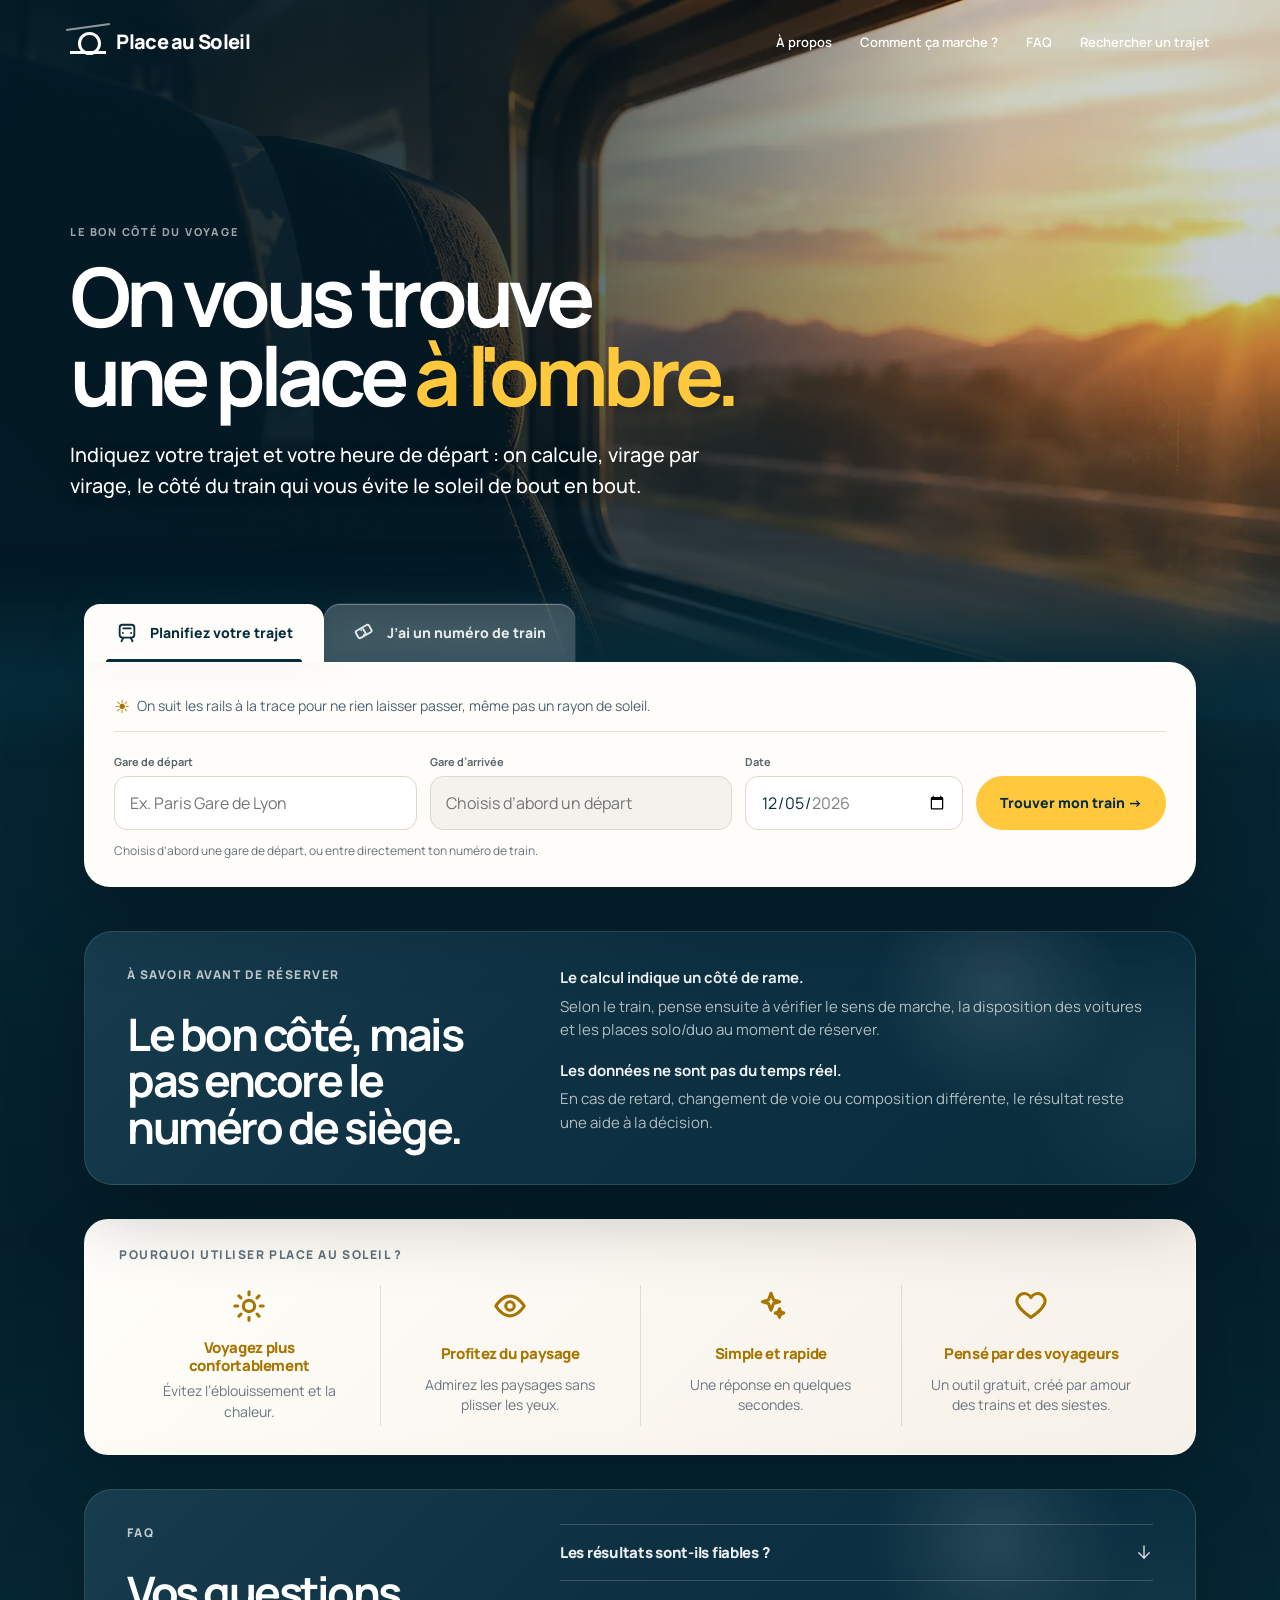
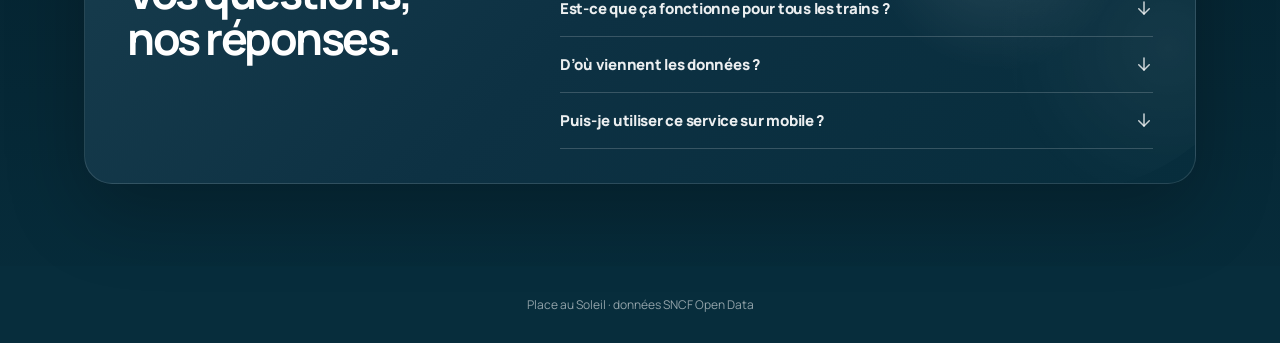
==== commit 2b45ea75: "Force le rechargement du script carte" ====
--- a/index.html
+++ b/index.html
@@ -66,7 +66,7 @@
   <div class="planner-foot"><div class="planner-promise"><b>☀</b> On suit les rails à la trace pour ne rien laisser passer, même pas un rayon de soleil.</div></div>
 <div class="trainbox" id="trainbox"><div class="field"><label>Train / horaire</label><select id="trip"></select></div><div class="actions"><button id="go">Calculer mon côté à l'ombre</button></div></div>
 <div id="results"><div class="result-grid"><article class="verdict"><div class="kicker" id="verdict-kicker">Recommandation</div><div class="side" id="side">—</div><p id="text"></p><p class="reversal-note" id="reversal-note"></p><p class="hint" id="geometry-note" style="color:#ffffff99"></p></article><article class="visual"><div class="visual-head"><div class="visual-copy"><b>Le trajet, minute après minute</b><div class="hint">Visualisation schématique : le train suit le tracé réel lorsqu’il est disponible, tandis que le soleil illustre son azimut et son altitude sans prétendre à une échelle astronomique exacte.</div></div><div class="anim-controls"><button id="anim-toggle" class="anim-button">Pause</button></div></div><div class="sky-wrap"><svg id="route-svg" viewBox="0 0 1000 430"></svg></div><div class="animation-status" id="animation-status"><strong>Animation du trajet</strong>Le résultat apparaîtra ici pendant le trajet.</div></article></div><div class="timeline" id="timeline"></div><div class="stats"><div class="stat"><b id="right">—</b><span>soleil côté droit au départ</span></div><div class="stat"><b id="left">—</b><span>soleil côté gauche au départ</span></div><div class="stat"><b id="night">—</b><span>sans exposition latérale nette</span></div></div></div></section></main><footer>Place au Soleil · données SNCF Open Data</footer>
-<script src="./inject-landing.js?v=202609071636"></script>
+<script src="./inject-landing.js?v=202609072255"></script>
 <script>
 const $=id=>document.getElementById(id);let STATIONS=[],SMAP=new Map(),NAME=new Map(),NAME_COUNTS=new Map(),LABEL_TO_ID=new Map(),ID_TO_LABEL=new Map(),FROM_CANDIDATES=[],TO_CANDIDATES=[],MANIFEST=null,FOUND=[],SEGMENT_INDEX=null,NUMBER_MODE=false;const SHARD_CACHE=new Map(),DATE_CACHE=new Map(),now=new Date().toISOString().slice(0,10);$('date').value=now;let ANIM={segments:[],project:null,frame:null,playing:false,progress:0,start:0,duration:15000,total:0};
 function mins(t){if(!t)return 0;let[h,m,s=0]=t.split(':').map(Number);return h*60+m+s/60}
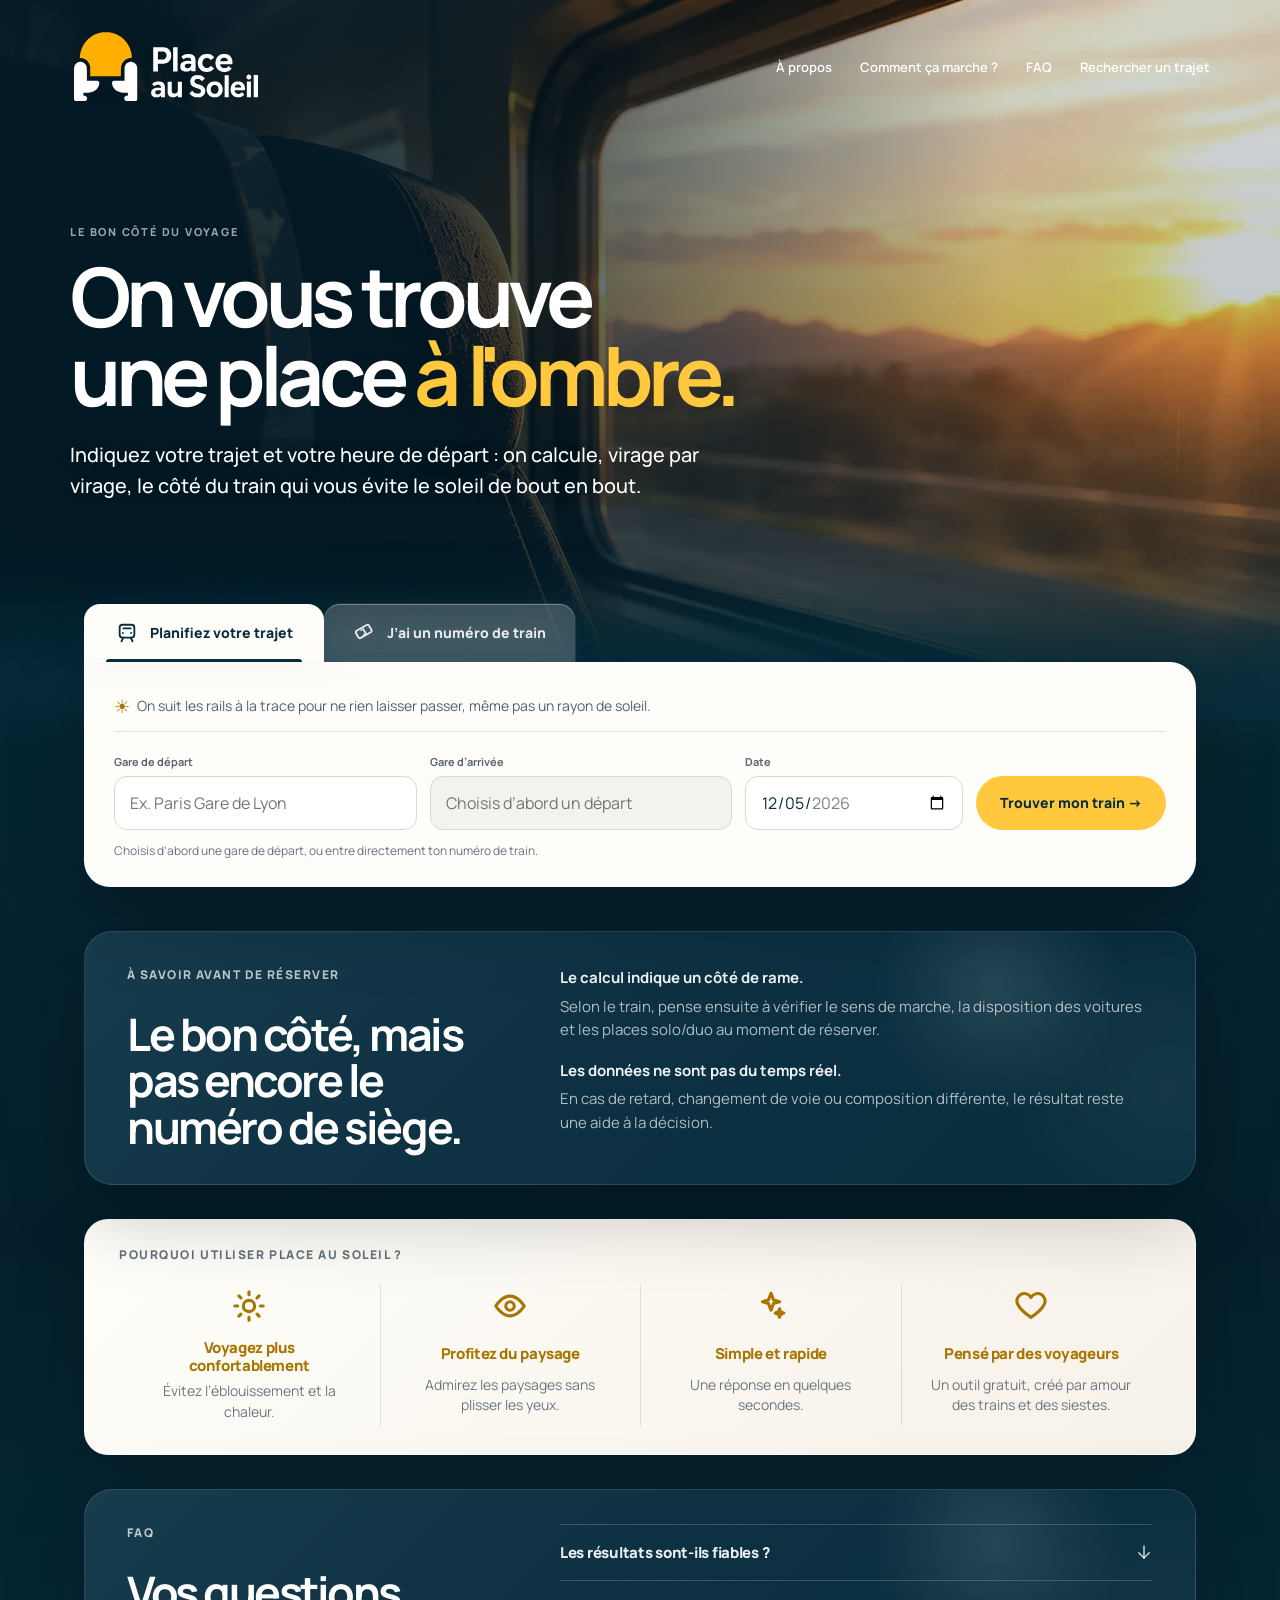
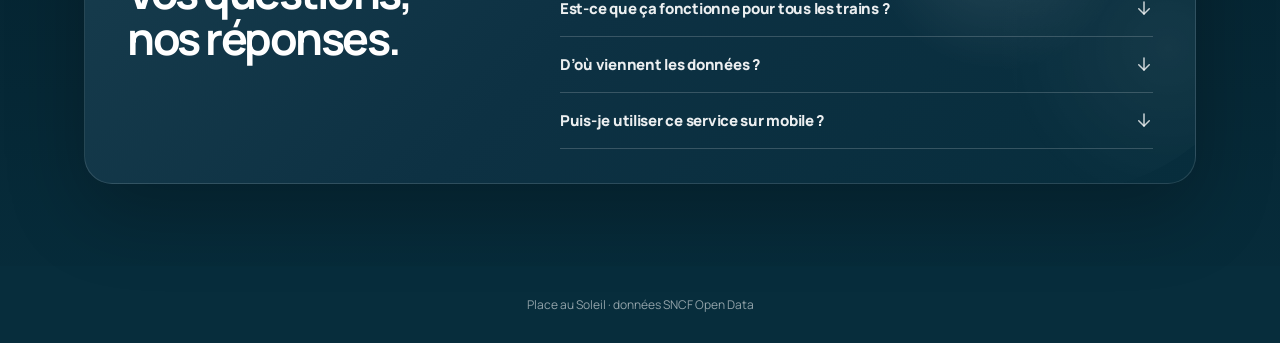
==== commit a5b151e3: "Remplace le logo du header par le nouveau logo" ====
--- a/index.html
+++ b/index.html
@@ -31,7 +31,7 @@
 <body>
 <section class="hero">
   <div class="nav">
-    <div class="brand"><span class="brand-mark" aria-hidden="true"></span><span>Place au Soleil</span></div>
+    <div class="brand"><img class="brand-logo" src="./assets/logo-place-au-soleil-header.svg" alt="Place au Soleil"></div>
     <div class="nav-links">
       <a href="#about">À propos</a>
       <a href="#how">Comment ça marche ?</a>
@@ -66,7 +66,7 @@
   <div class="planner-foot"><div class="planner-promise"><b>☀</b> On suit les rails à la trace pour ne rien laisser passer, même pas un rayon de soleil.</div></div>
 <div class="trainbox" id="trainbox"><div class="field"><label>Train / horaire</label><select id="trip"></select></div><div class="actions"><button id="go">Calculer mon côté à l'ombre</button></div></div>
 <div id="results"><div class="result-grid"><article class="verdict"><div class="kicker" id="verdict-kicker">Recommandation</div><div class="side" id="side">—</div><p id="text"></p><p class="reversal-note" id="reversal-note"></p><p class="hint" id="geometry-note" style="color:#ffffff99"></p></article><article class="visual"><div class="visual-head"><div class="visual-copy"><b>Le trajet, minute après minute</b><div class="hint">Visualisation schématique : le train suit le tracé réel lorsqu’il est disponible, tandis que le soleil illustre son azimut et son altitude sans prétendre à une échelle astronomique exacte.</div></div><div class="anim-controls"><button id="anim-toggle" class="anim-button">Pause</button></div></div><div class="sky-wrap"><svg id="route-svg" viewBox="0 0 1000 430"></svg></div><div class="animation-status" id="animation-status"><strong>Animation du trajet</strong>Le résultat apparaîtra ici pendant le trajet.</div></article></div><div class="timeline" id="timeline"></div><div class="stats"><div class="stat"><b id="right">—</b><span>soleil côté droit au départ</span></div><div class="stat"><b id="left">—</b><span>soleil côté gauche au départ</span></div><div class="stat"><b id="night">—</b><span>sans exposition latérale nette</span></div></div></div></section></main><footer>Place au Soleil · données SNCF Open Data</footer>
-<script src="./inject-landing.js?v=202609072255"></script>
+<script src="./inject-landing.js?v=202609081045"></script>
 <script>
 const $=id=>document.getElementById(id);let STATIONS=[],SMAP=new Map(),NAME=new Map(),NAME_COUNTS=new Map(),LABEL_TO_ID=new Map(),ID_TO_LABEL=new Map(),FROM_CANDIDATES=[],TO_CANDIDATES=[],MANIFEST=null,FOUND=[],SEGMENT_INDEX=null,NUMBER_MODE=false;const SHARD_CACHE=new Map(),DATE_CACHE=new Map(),now=new Date().toISOString().slice(0,10);$('date').value=now;let ANIM={segments:[],project:null,frame:null,playing:false,progress:0,start:0,duration:15000,total:0};
 function mins(t){if(!t)return 0;let[h,m,s=0]=t.split(':').map(Number);return h*60+m+s/60}
--- a/ui.css
+++ b/ui.css
@@ -7,3 +7,8 @@
 #results{display:none;margin-top:28px!important;padding:18px!important;border-radius:28px!important;background:linear-gradient(135deg,#062f42 0%,#082538 50%,#031b29 100%)!important;color:#fff!important;box-shadow:0 30px 90px rgba(0,0,0,.28)!important}#results:before{content:"Votre trajet calculé";display:block;margin:2px 4px 16px;color:rgba(255,255,255,.72);font-size:13px;font-weight:800;letter-spacing:.02em}#results .result-grid{display:grid!important;grid-template-columns:minmax(250px,320px) minmax(0,1fr)!important;gap:18px!important;align-items:stretch!important}#results .verdict{min-height:0!important;border-radius:18px!important;padding:28px 24px!important;background:linear-gradient(160deg,rgba(25,88,123,.82),rgba(6,56,82,.92))!important;border:1px solid rgba(255,255,255,.09)!important;box-shadow:inset 0 1px 0 rgba(255,255,255,.09),0 18px 40px rgba(0,0,0,.12)!important;display:flex!important;flex-direction:column!important}.kicker{text-transform:uppercase;letter-spacing:.1em;font-size:11px;color:#ffffff99}.side{font-size:clamp(48px,6vw,72px);font-weight:800;letter-spacing:-.06em;margin:30px 0 16px}#results .kicker{display:flex!important;align-items:center!important;gap:10px!important;color:#ffd25a!important;font-size:14px!important;letter-spacing:0!important;text-transform:none!important;font-weight:800!important}#results .kicker:before{content:"☀";width:34px;height:34px;display:grid;place-items:center;border-radius:50%;background:rgba(255,200,61,.16);color:#ffc83d;font-size:20px}#results .side{margin:28px 0 12px!important;color:#fff!important;font-size:clamp(44px,5vw,64px)!important;line-height:.95!important;letter-spacing:-.065em!important;text-shadow:0 8px 24px rgba(0,0,0,.16)!important}#results .verdict #text{margin:0 0 22px!important;color:rgba(255,255,255,.88)!important;font-size:17px!important;line-height:1.55!important}.verdict p{color:#ffffffc8;line-height:1.55}#results .verdict #geometry-note{margin-top:auto!important;color:rgba(255,255,255,.68)!important;border-top:1px solid rgba(255,255,255,.12)!important;padding-top:16px!important}.reversal-note{display:none;background:#ffffff12;border:1px solid #ffffff24;border-radius:12px;padding:12px 14px;font-size:13px}#results .reversal-note{background:rgba(255,255,255,.10)!important;border:1px solid rgba(255,255,255,.14)!important;color:rgba(255,255,255,.88)!important}.visual{border-radius:24px;padding:0;overflow:hidden;background:#101820;color:#fff;box-shadow:0 24px 54px #10202f26;border:1px solid #ffffff12}#results .visual{position:relative!important;border-radius:18px!important;background:#062638!important;border:1px solid rgba(255,255,255,.10)!important;box-shadow:inset 0 1px 0 rgba(255,255,255,.06),0 18px 40px rgba(0,0,0,.16)!important}.visual-head{display:flex;justify-content:space-between;align-items:flex-start;gap:18px;padding:22px 24px 16px;background:#101820}.visual-copy{display:none!important}.visual .hint{color:#aeb9c2}#results .visual-head{position:absolute!important;z-index:5!important;left:20px!important;right:20px!important;top:20px!important;padding:0!important;background:transparent!important;pointer-events:none!important;justify-content:flex-end!important}.anim-controls{display:flex;gap:8px;align-items:center;flex-shrink:0}#results .anim-controls{pointer-events:auto!important;margin-left:auto!important}.anim-button{padding:10px 14px;min-width:96px;border-radius:999px;font-size:12px;background:#fff;color:#101820}#results .anim-button{min-width:112px!important;border-radius:999px!important;padding:12px 20px!important;color:#fff!important;background:rgba(255,255,255,.14)!important;border:1px solid rgba(255,255,255,.38)!important;backdrop-filter:blur(10px)!important}.sky-wrap{position:relative;overflow:hidden;background:radial-gradient(circle at 76% 20%,#32414e 0 2%,transparent 32%),linear-gradient(180deg,#15222d,#0f1921);height:430px;border-top:1px solid #ffffff10;border-bottom:1px solid #ffffff10}.sky-wrap:before{content:"";position:absolute;inset:0;background-image:linear-gradient(#ffffff08 1px,transparent 1px),linear-gradient(90deg,#ffffff08 1px,transparent 1px);background-size:44px 44px;pointer-events:none}.sky-wrap:after{content:"";position:absolute;inset:0;background:radial-gradient(circle at center,transparent 35%,#07101880 100%);pointer-events:none}#results .sky-wrap{height:430px!important;border:0!important;background:radial-gradient(circle at 18% 20%,rgba(255,200,61,.13),transparent 28%),linear-gradient(180deg,#092f44,#031a28)!important}#route-svg{position:relative;z-index:1;width:100%;height:430px;display:block}#results #route-svg{height:430px!important}.animation-status{margin:0;padding:14px 18px 18px;background:#101820;color:#aeb9c2;font-size:13px;line-height:1.5;border-top:1px solid #ffffff10}.animation-status strong{display:block;color:#fff;font-size:15px;margin-bottom:3px}#results .animation-status{border-top:1px solid rgba(255,255,255,.08)!important;background:rgba(3,27,39,.82)!important;color:rgba(255,255,255,.72)!important;padding:14px 18px!important}#results .animation-status strong{color:#fff!important}.timeline{display:flex;height:18px;border-radius:999px;overflow:hidden;background:#eee9df;margin-top:24px}#results .timeline{height:9px!important;margin:18px 8px 0!important;background:rgba(255,255,255,.22)!important;box-shadow:0 0 0 1px rgba(255,255,255,.06)!important}.stats{display:grid;grid-template-columns:repeat(3,1fr);gap:10px;margin-top:16px}.stat{background:#fff;border:1px solid var(--line);border-radius:15px;padding:15px}.stat b{font-size:25px;display:block}.stat span{font-size:11px;color:var(--muted)}#results .stats{display:grid!important;grid-template-columns:repeat(3,1fr)!important;gap:12px!important;margin-top:14px!important}#results .stat{border:1px solid rgba(255,255,255,.09)!important;background:rgba(255,255,255,.08)!important;color:#fff!important;border-radius:16px!important;padding:16px 18px!important;backdrop-filter:blur(10px)!important}#results .stat b{color:#fff!important;font-size:30px!important;line-height:1!important}#results .stat span{color:rgba(255,255,255,.66)!important}footer{padding:30px;text-align:center;background:#072d3c!important;color:rgba(255,255,255,.56)!important;font-size:12px}
 @media(max-width:950px){#results{padding:14px!important;border-radius:24px!important}#results .result-grid{grid-template-columns:1fr!important}#results .visual-head{position:absolute!important;padding:0!important;background:transparent!important;pointer-events:none!important}#results .sky-wrap,#results #route-svg{height:360px!important}#results .stats{grid-template-columns:1fr!important}}
 @media(max-width:850px){.hero{min-height:720px!important;background-position:42% center!important;padding-inline:22px!important}.hero:after{bottom:-190px!important;height:300px!important;filter:blur(20px)!important}.nav-links a:not(.nav-cta){display:none!important}.hero-copy{margin-bottom:182px!important}.section{margin-top:-70px!important;padding-inline:14px!important}.section:before{top:-70px!important;height:120px!important;filter:blur(18px)!important}.panel{padding-top:32px!important;border-radius:0 22px 22px 22px!important}.planner-tabs{top:-54px!important;height:54px!important;width:calc(100% + 2px)!important}.planner-tab{height:54px!important;min-width:0!important;gap:9px!important;padding:0 12px!important;font-size:12px!important;flex:1!important}.planner-tab .tab-icon{width:19px!important;height:19px!important;flex-basis:19px!important}.planner-tab.active:after{left:14px!important;right:14px!important}.grid,.number-row{grid-template-columns:1fr!important}.planner-foot{align-items:flex-start!important;flex-direction:column!important}.anim-controls{width:auto!important}.anim-button{flex:0 0 auto!important}.stats{grid-template-columns:1fr!important}}
+
+/* header-logo-20260908 */
+.brand{display:flex!important;align-items:center!important;gap:0!important;font-size:0!important;line-height:0!important}
+.brand-logo{display:block!important;width:clamp(185px,15vw,245px)!important;height:auto!important;max-height:78px!important;object-fit:contain!important;object-position:left center!important}
+@media(max-width:850px){.brand-logo{width:175px!important;max-height:70px!important}}
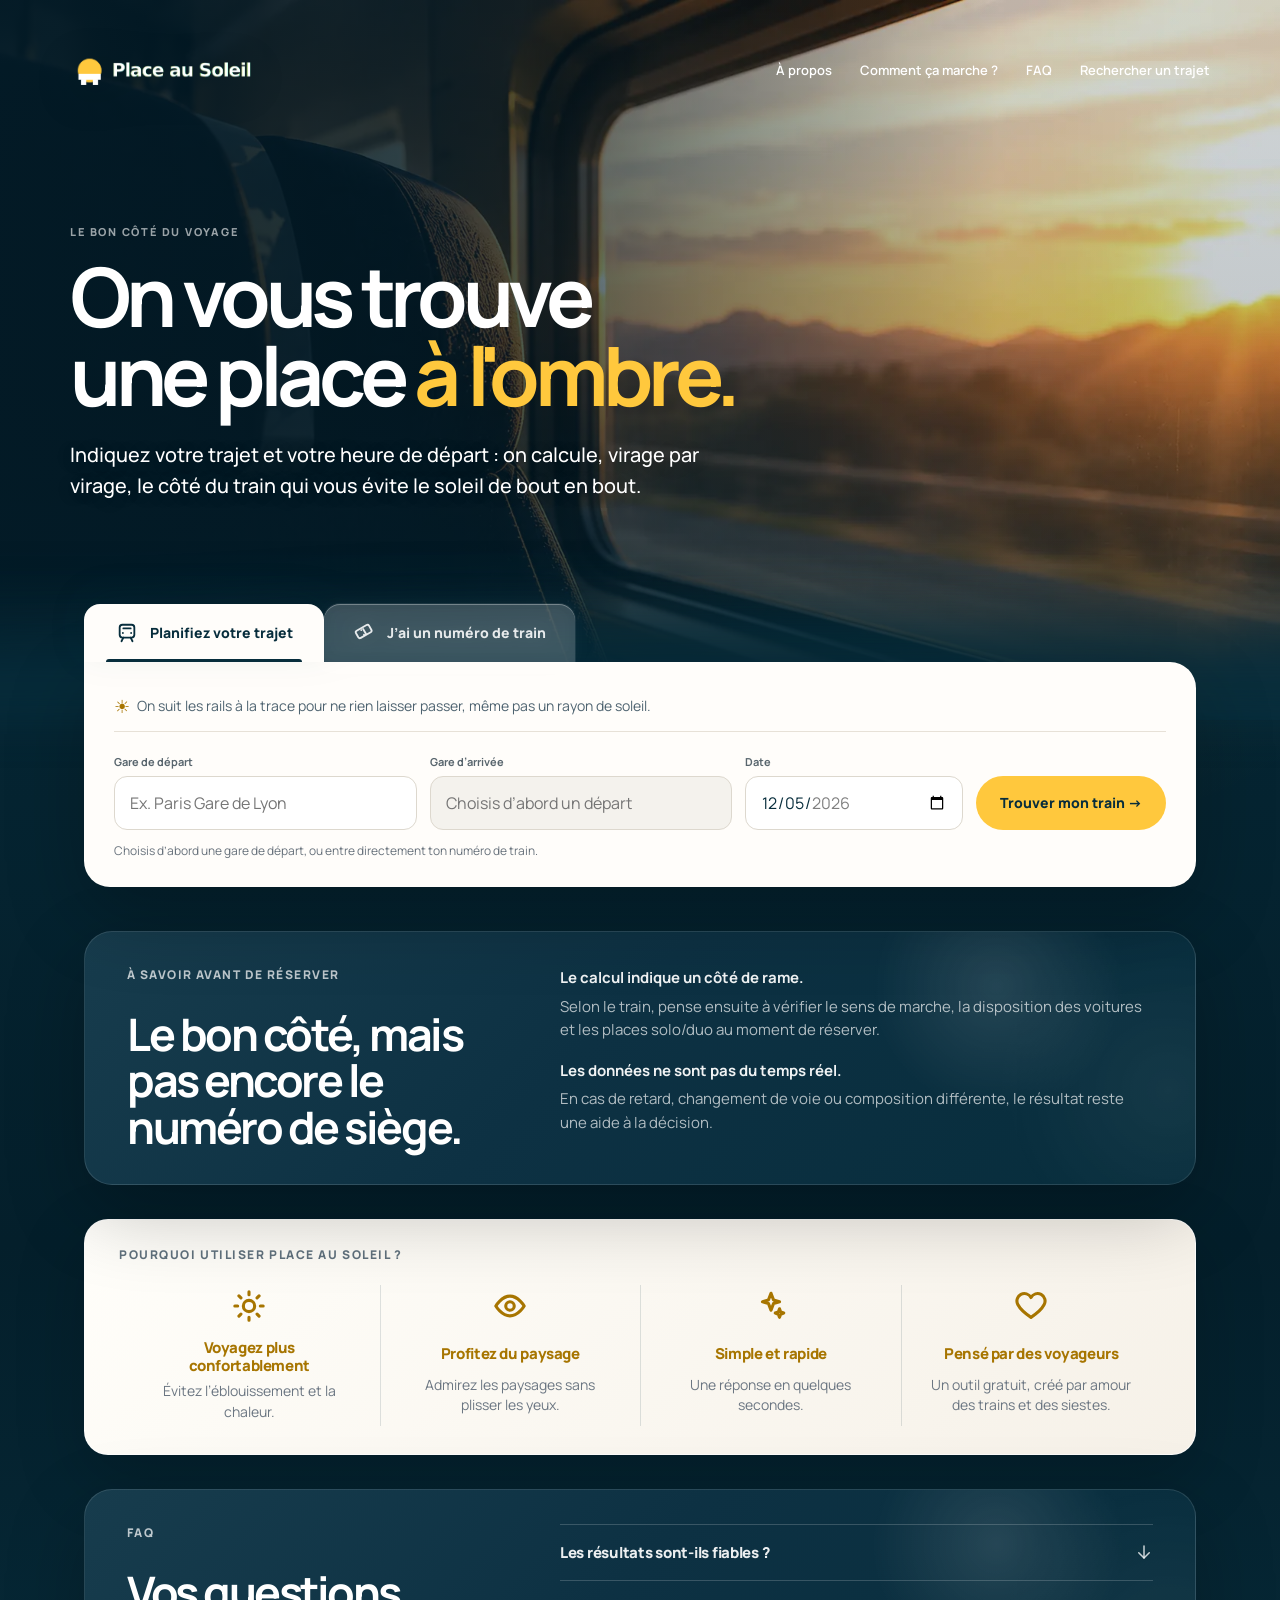
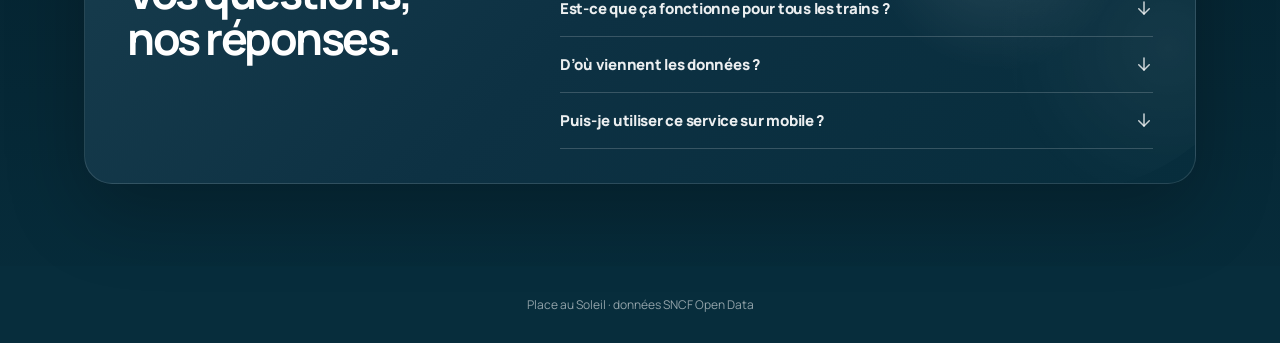
==== commit 526bf0c8: "Stabilise le hero et restaure le logo PNG" ====
--- a/index.html
+++ b/index.html
@@ -3,10 +3,11 @@
 <head>
 <meta charset="UTF-8"><meta name="viewport" content="width=device-width,initial-scale=1">
 <title>Place au Soleil</title>
+<link rel="preload" as="image" href="./assets/hero-train.webp" fetchpriority="high">
 <style>
 @import url('https://fonts.googleapis.com/css2?family=Manrope:wght@400;600;700;800&display=swap');
-:root{--sun:#ffc83d;--ink:#1d2935;--sand:#fff8ea;--sky:#cfe8f0;--muted:#68727c;--line:#e9dfc9}*{box-sizing:border-box}body{margin:0;background:var(--sand);color:var(--ink);font-family:Manrope,sans-serif}.hero{min-height:54vh;padding:30px clamp(20px,6vw,80px);display:flex;flex-direction:column;justify-content:space-between;color:#fff;background:radial-gradient(circle at 78% 28%,#ffc83d 0 8%,transparent 25%),linear-gradient(135deg,#516f7b,#1d2935 72%)}.nav{display:flex;justify-content:space-between;align-items:center}.brand{font-weight:800;letter-spacing:.08em}.nav a{color:#fff;text-decoration:none;border:1px solid #ffffff66;border-radius:999px;padding:11px 16px}.hero h1{font-size:clamp(44px,7vw,82px);line-height:.98;letter-spacing:-.055em;max-width:900px;margin:0 0 20px}.hero p{font-size:clamp(17px,2vw,21px);max-width:760px;line-height:1.55;color:#ffffffe0}.section{padding:60px clamp(18px,5vw,72px) 90px;max-width:1200px;margin:auto}h2{font-size:clamp(32px,4vw,50px);letter-spacing:-.04em;margin:0 0 10px}.lead{color:var(--muted);line-height:1.6;max-width:850px}.panel{margin-top:28px;background:#fff;border:1px solid var(--line);border-radius:26px;padding:clamp(20px,3vw,34px);box-shadow:0 14px 36px #1d293512}.status{padding:12px 14px;background:#f6f2e8;border-radius:13px;color:var(--muted);font-size:13px;margin-bottom:20px}.status.ok{background:#edf7f0;color:#356447}.status.demo{background:#fff1c9;color:#745600}.grid{display:grid;grid-template-columns:1fr 1fr .72fr;gap:14px}.field label{display:block;font-size:11px;text-transform:uppercase;letter-spacing:.08em;font-weight:800;color:var(--muted);margin-bottom:7px}select,input,button{font:inherit}select,input{width:100%;min-height:50px;border:1px solid #dad7ce;border-radius:14px;background:#fffefa;padding:0 14px;color:var(--ink)}input:disabled{background:#f2efe8;color:#92989d;cursor:not-allowed}button{border:0;border-radius:14px;background:var(--ink);color:#fff;font-weight:800;padding:15px 22px;cursor:pointer}button:disabled{opacity:.4}.actions{display:flex;align-items:center;gap:14px;margin-top:18px;flex-wrap:wrap}.hint{font-size:12px;color:var(--muted)}.number-search{margin-top:24px;padding:20px;border:1px dashed #d9d0bc;border-radius:18px;background:#fffcf4}.number-search-title{font-weight:800;margin-bottom:4px}.number-row{display:grid;grid-template-columns:minmax(180px,320px) auto;gap:10px;align-items:end;margin-top:12px}.number-row button{min-height:50px}.trainbox{display:none;margin-top:22px;padding-top:22px;border-top:1px solid var(--line)}#results{display:none;margin-top:28px}.result-grid{display:grid;grid-template-columns:1fr;gap:20px}.verdict{background:var(--ink);color:#fff;border-radius:22px;padding:28px;min-height:250px}.kicker{text-transform:uppercase;letter-spacing:.1em;font-size:11px;color:#ffffff99}.side{font-size:clamp(48px,6vw,72px);font-weight:800;letter-spacing:-.06em;margin:30px 0 16px}.verdict p{color:#ffffffc8;line-height:1.55}.reversal-note{display:none;background:#ffffff12;border:1px solid #ffffff24;border-radius:12px;padding:12px 14px;font-size:13px}.visual{border-radius:24px;padding:0;overflow:hidden;background:#101820;color:#fff;box-shadow:0 24px 54px #10202f26;border:1px solid #ffffff12}.visual-head{display:flex;justify-content:space-between;align-items:flex-start;gap:18px;padding:22px 24px 16px;background:#101820}.visual-copy{max-width:620px}.visual-copy b{display:block;margin-bottom:5px;font-size:18px}.visual .hint{color:#aeb9c2}.animation-status{margin:0;padding:14px 18px 18px;background:#101820;color:#aeb9c2;font-size:13px;line-height:1.5;border-top:1px solid #ffffff10}.animation-status strong{display:block;color:#fff;font-size:15px;margin-bottom:3px}.anim-controls{display:flex;gap:8px;align-items:center;flex-shrink:0}.anim-button{padding:10px 14px;min-width:96px;border-radius:999px;font-size:12px;background:#fff;color:#101820}.sky-wrap{position:relative;overflow:hidden;background:radial-gradient(circle at 76% 20%,#32414e 0 2%,transparent 32%),linear-gradient(180deg,#15222d,#0f1921);height:430px;border-top:1px solid #ffffff10;border-bottom:1px solid #ffffff10}.sky-wrap:before{content:"";position:absolute;inset:0;background-image:linear-gradient(#ffffff08 1px,transparent 1px),linear-gradient(90deg,#ffffff08 1px,transparent 1px);background-size:44px 44px;pointer-events:none}.sky-wrap:after{content:"";position:absolute;inset:0;background:radial-gradient(circle at center,transparent 35%,#07101880 100%);pointer-events:none}#route-svg{position:relative;z-index:1;width:100%;height:430px;display:block}.timeline{display:flex;height:18px;border-radius:999px;overflow:hidden;background:#eee9df;margin-top:24px}.stats{display:grid;grid-template-columns:repeat(3,1fr);gap:10px;margin-top:16px}.stat{background:#fff;border:1px solid var(--line);border-radius:15px;padding:15px}.stat b{font-size:25px;display:block}.stat span{font-size:11px;color:var(--muted)}footer{padding:30px;text-align:center;color:var(--muted);font-size:12px}@media(max-width:850px){.grid,.number-row{grid-template-columns:1fr}.hero{min-height:560px}.visual-head{flex-direction:column}.anim-controls{width:100%}.sky-wrap,#route-svg{height:360px}}
-</style><link rel="stylesheet" href="./ui.css?v=202609071745"><style id="hero-tab-final-overrides">
+:root{--sun:#ffc83d;--ink:#1d2935;--sand:#fff8ea;--sky:#cfe8f0;--muted:#68727c;--line:#e9dfc9}*{box-sizing:border-box}body{margin:0;background:var(--sand);color:var(--ink);font-family:Manrope,sans-serif}.hero{min-height:720px;padding:28px clamp(22px,5.5vw,84px) 0;display:flex;flex-direction:column;justify-content:space-between;color:#fff;background:#072d3c url('./assets/hero-train.webp') center 52%/cover no-repeat}.nav{display:flex;justify-content:space-between;align-items:center}.brand{font-weight:800;letter-spacing:.08em}.nav a{color:#fff;text-decoration:none;border:1px solid #ffffff66;border-radius:999px;padding:11px 16px}.hero h1{font-size:clamp(44px,7vw,82px);line-height:.98;letter-spacing:-.055em;max-width:900px;margin:0 0 20px}.hero p{font-size:clamp(17px,2vw,21px);max-width:760px;line-height:1.55;color:#ffffffe0}.section{padding:60px clamp(18px,5vw,72px) 90px;max-width:1200px;margin:auto}h2{font-size:clamp(32px,4vw,50px);letter-spacing:-.04em;margin:0 0 10px}.lead{color:var(--muted);line-height:1.6;max-width:850px}.panel{margin-top:28px;background:#fff;border:1px solid var(--line);border-radius:26px;padding:clamp(20px,3vw,34px);box-shadow:0 14px 36px #1d293512}.status{padding:12px 14px;background:#f6f2e8;border-radius:13px;color:var(--muted);font-size:13px;margin-bottom:20px}.status.ok{background:#edf7f0;color:#356447}.status.demo{background:#fff1c9;color:#745600}.grid{display:grid;grid-template-columns:1fr 1fr .72fr;gap:14px}.field label{display:block;font-size:11px;text-transform:uppercase;letter-spacing:.08em;font-weight:800;color:var(--muted);margin-bottom:7px}select,input,button{font:inherit}select,input{width:100%;min-height:50px;border:1px solid #dad7ce;border-radius:14px;background:#fffefa;padding:0 14px;color:var(--ink)}input:disabled{background:#f2efe8;color:#92989d;cursor:not-allowed}button{border:0;border-radius:14px;background:var(--ink);color:#fff;font-weight:800;padding:15px 22px;cursor:pointer}button:disabled{opacity:.4}.actions{display:flex;align-items:center;gap:14px;margin-top:18px;flex-wrap:wrap}.hint{font-size:12px;color:var(--muted)}.number-search{margin-top:24px;padding:20px;border:1px dashed #d9d0bc;border-radius:18px;background:#fffcf4}.number-search-title{font-weight:800;margin-bottom:4px}.number-row{display:grid;grid-template-columns:minmax(180px,320px) auto;gap:10px;align-items:end;margin-top:12px}.number-row button{min-height:50px}.trainbox{display:none;margin-top:22px;padding-top:22px;border-top:1px solid var(--line)}#results{display:none;margin-top:28px}.result-grid{display:grid;grid-template-columns:1fr;gap:20px}.verdict{background:var(--ink);color:#fff;border-radius:22px;padding:28px;min-height:250px}.kicker{text-transform:uppercase;letter-spacing:.1em;font-size:11px;color:#ffffff99}.side{font-size:clamp(48px,6vw,72px);font-weight:800;letter-spacing:-.06em;margin:30px 0 16px}.verdict p{color:#ffffffc8;line-height:1.55}.reversal-note{display:none;background:#ffffff12;border:1px solid #ffffff24;border-radius:12px;padding:12px 14px;font-size:13px}.visual{border-radius:24px;padding:0;overflow:hidden;background:#101820;color:#fff;box-shadow:0 24px 54px #10202f26;border:1px solid #ffffff12}.visual-head{display:flex;justify-content:space-between;align-items:flex-start;gap:18px;padding:22px 24px 16px;background:#101820}.visual-copy{max-width:620px}.visual-copy b{display:block;margin-bottom:5px;font-size:18px}.visual .hint{color:#aeb9c2}.animation-status{margin:0;padding:14px 18px 18px;background:#101820;color:#aeb9c2;font-size:13px;line-height:1.5;border-top:1px solid #ffffff10}.animation-status strong{display:block;color:#fff;font-size:15px;margin-bottom:3px}.anim-controls{display:flex;gap:8px;align-items:center;flex-shrink:0}.anim-button{padding:10px 14px;min-width:96px;border-radius:999px;font-size:12px;background:#fff;color:#101820}.sky-wrap{position:relative;overflow:hidden;background:radial-gradient(circle at 76% 20%,#32414e 0 2%,transparent 32%),linear-gradient(180deg,#15222d,#0f1921);height:430px;border-top:1px solid #ffffff10;border-bottom:1px solid #ffffff10}.sky-wrap:before{content:"";position:absolute;inset:0;background-image:linear-gradient(#ffffff08 1px,transparent 1px),linear-gradient(90deg,#ffffff08 1px,transparent 1px);background-size:44px 44px;pointer-events:none}.sky-wrap:after{content:"";position:absolute;inset:0;background:radial-gradient(circle at center,transparent 35%,#07101880 100%);pointer-events:none}#route-svg{position:relative;z-index:1;width:100%;height:430px;display:block}.timeline{display:flex;height:18px;border-radius:999px;overflow:hidden;background:#eee9df;margin-top:24px}.stats{display:grid;grid-template-columns:repeat(3,1fr);gap:10px;margin-top:16px}.stat{background:#fff;border:1px solid var(--line);border-radius:15px;padding:15px}.stat b{font-size:25px;display:block}.stat span{font-size:11px;color:var(--muted)}footer{padding:30px;text-align:center;color:var(--muted);font-size:12px}@media(max-width:850px){.grid,.number-row{grid-template-columns:1fr}.hero{min-height:560px}.visual-head{flex-direction:column}.anim-controls{width:100%}.sky-wrap,#route-svg{height:360px}}
+</style><link rel="stylesheet" href="./ui.css?v=202609081430"><style id="hero-tab-final-overrides">
 html,body{background:#072d3c!important;}body{color:#fff!important;background:radial-gradient(circle at 80% 18%,rgba(255,200,61,.10),transparent 26%),linear-gradient(180deg,#072d3c 0%,#041f2b 64%,#072d3c 100%)!important;}
 #planner.section{background:transparent!important;}
 .hero:before{background:linear-gradient(90deg,rgba(3,27,39,.95) 0%,rgba(3,27,39,.82) 31%,rgba(3,27,39,.46) 55%,rgba(3,27,39,.14) 78%),linear-gradient(180deg,rgba(3,27,39,.04) 0%,rgba(3,27,39,.12) 54%,rgba(7,45,60,.50) 86%,#072d3c 100%)!important;}
@@ -31,7 +32,7 @@
 <body>
 <section class="hero">
   <div class="nav">
-    <div class="brand"><img class="brand-logo" src="./assets/logo-place-au-soleil-header.svg" alt="Place au Soleil"></div>
+    <div class="brand"><img class="brand-logo" src="./assets/logo-place-au-soleil-header.png" width="981" height="397" fetchpriority="high" alt="Place au Soleil"></div>
     <div class="nav-links">
       <a href="#about">À propos</a>
       <a href="#how">Comment ça marche ?</a>
--- a/ui.css
+++ b/ui.css
@@ -12,3 +12,8 @@
 .brand{display:flex!important;align-items:center!important;gap:0!important;font-size:0!important;line-height:0!important}
 .brand-logo{display:block!important;width:clamp(185px,15vw,245px)!important;height:auto!important;max-height:78px!important;object-fit:contain!important;object-position:left center!important}
 @media(max-width:850px){.brand-logo{width:175px!important;max-height:70px!important}}
+
+/* stable-header-logo-20260908 */
+.brand{display:flex!important;align-items:center!important;gap:0!important;font-size:0!important;line-height:0!important;min-height:72px!important}
+.brand-logo{display:block!important;width:210px!important;height:auto!important;max-height:85px!important;object-fit:contain!important;object-position:left center!important}
+@media(max-width:850px){.brand{min-height:58px!important}.brand-logo{width:165px!important;max-height:67px!important}}
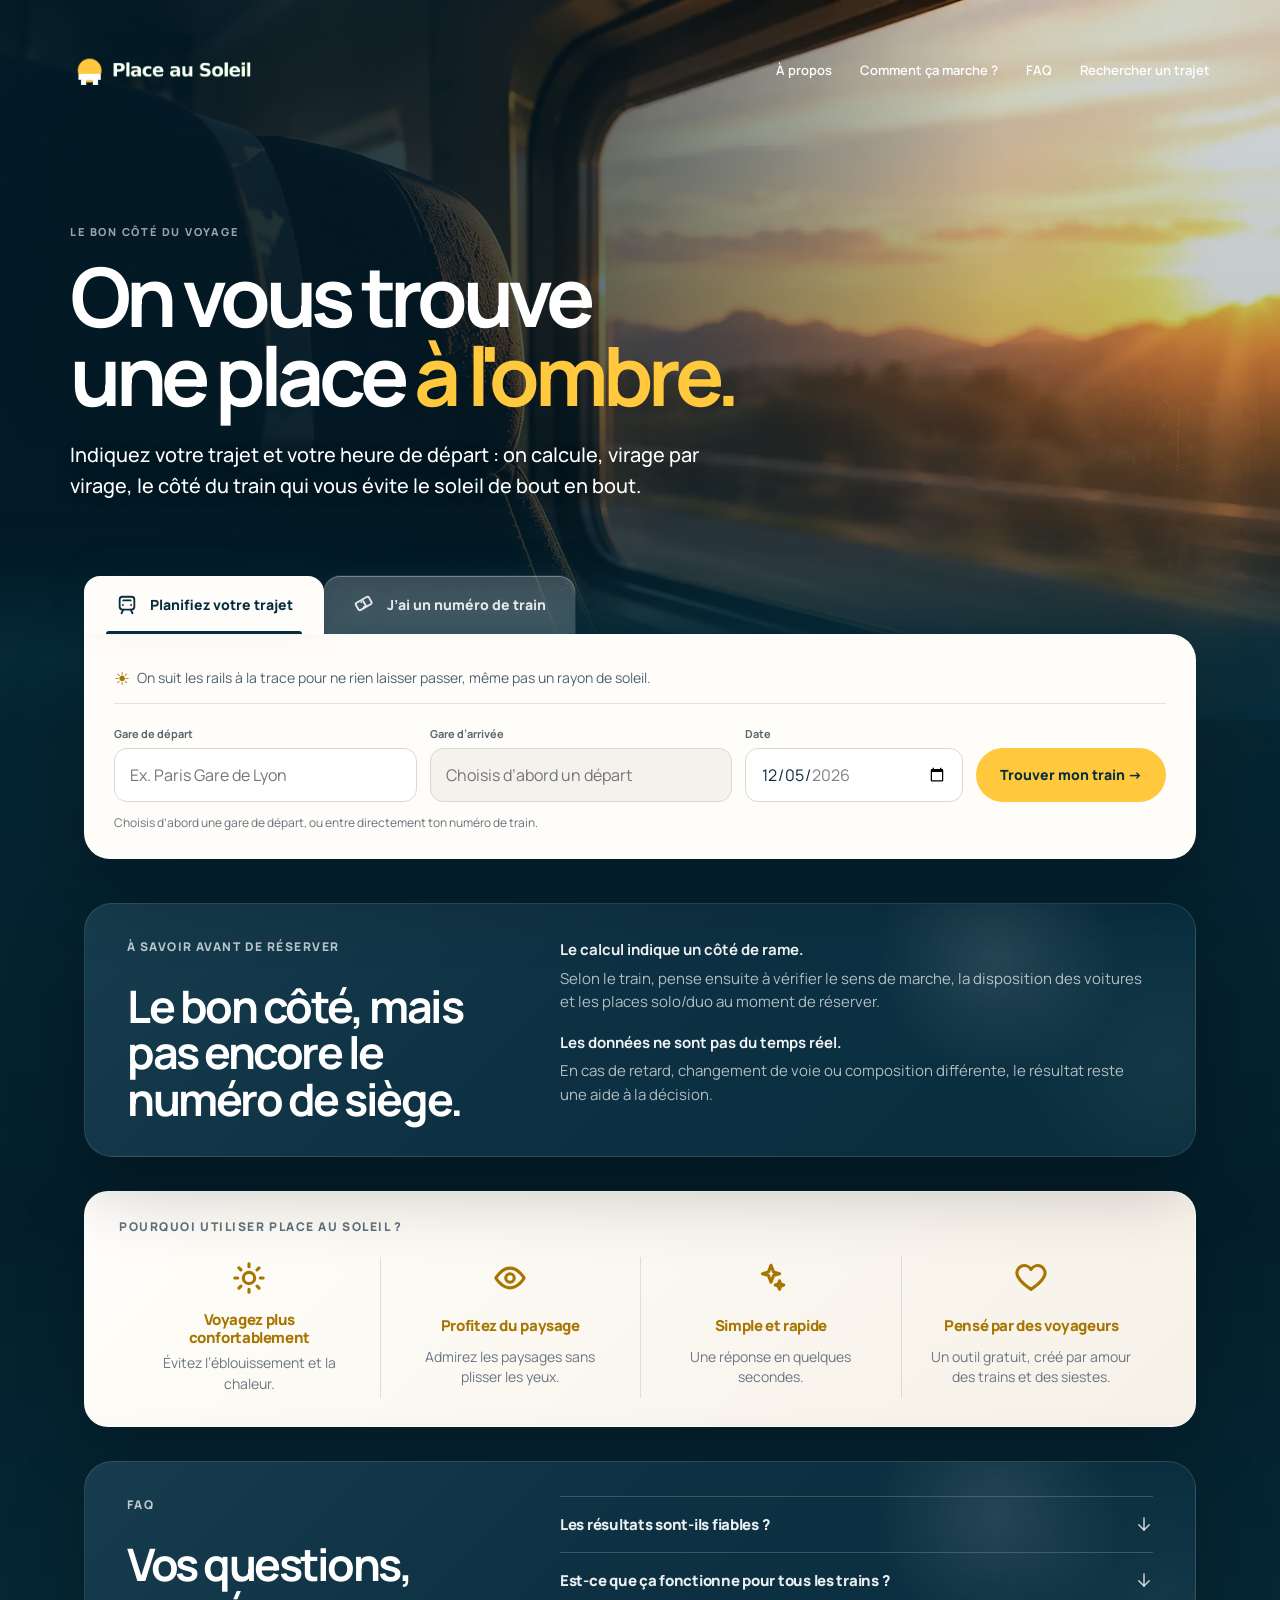
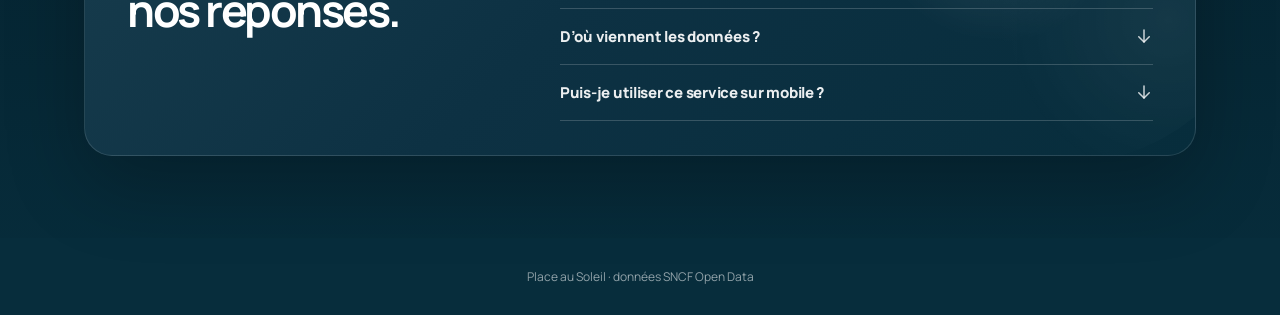
==== commit daa20305: "Stabilise le chargement du hero" ====
--- a/index.html
+++ b/index.html
@@ -4,31 +4,8 @@
 <meta charset="UTF-8"><meta name="viewport" content="width=device-width,initial-scale=1">
 <title>Place au Soleil</title>
 <link rel="preload" as="image" href="./assets/hero-train.webp" fetchpriority="high">
-<style>
-@import url('https://fonts.googleapis.com/css2?family=Manrope:wght@400;600;700;800&display=swap');
-:root{--sun:#ffc83d;--ink:#1d2935;--sand:#fff8ea;--sky:#cfe8f0;--muted:#68727c;--line:#e9dfc9}*{box-sizing:border-box}body{margin:0;background:var(--sand);color:var(--ink);font-family:Manrope,sans-serif}.hero{min-height:720px;padding:28px clamp(22px,5.5vw,84px) 0;display:flex;flex-direction:column;justify-content:space-between;color:#fff;background:#072d3c url('./assets/hero-train.webp') center 52%/cover no-repeat}.nav{display:flex;justify-content:space-between;align-items:center}.brand{font-weight:800;letter-spacing:.08em}.nav a{color:#fff;text-decoration:none;border:1px solid #ffffff66;border-radius:999px;padding:11px 16px}.hero h1{font-size:clamp(44px,7vw,82px);line-height:.98;letter-spacing:-.055em;max-width:900px;margin:0 0 20px}.hero p{font-size:clamp(17px,2vw,21px);max-width:760px;line-height:1.55;color:#ffffffe0}.section{padding:60px clamp(18px,5vw,72px) 90px;max-width:1200px;margin:auto}h2{font-size:clamp(32px,4vw,50px);letter-spacing:-.04em;margin:0 0 10px}.lead{color:var(--muted);line-height:1.6;max-width:850px}.panel{margin-top:28px;background:#fff;border:1px solid var(--line);border-radius:26px;padding:clamp(20px,3vw,34px);box-shadow:0 14px 36px #1d293512}.status{padding:12px 14px;background:#f6f2e8;border-radius:13px;color:var(--muted);font-size:13px;margin-bottom:20px}.status.ok{background:#edf7f0;color:#356447}.status.demo{background:#fff1c9;color:#745600}.grid{display:grid;grid-template-columns:1fr 1fr .72fr;gap:14px}.field label{display:block;font-size:11px;text-transform:uppercase;letter-spacing:.08em;font-weight:800;color:var(--muted);margin-bottom:7px}select,input,button{font:inherit}select,input{width:100%;min-height:50px;border:1px solid #dad7ce;border-radius:14px;background:#fffefa;padding:0 14px;color:var(--ink)}input:disabled{background:#f2efe8;color:#92989d;cursor:not-allowed}button{border:0;border-radius:14px;background:var(--ink);color:#fff;font-weight:800;padding:15px 22px;cursor:pointer}button:disabled{opacity:.4}.actions{display:flex;align-items:center;gap:14px;margin-top:18px;flex-wrap:wrap}.hint{font-size:12px;color:var(--muted)}.number-search{margin-top:24px;padding:20px;border:1px dashed #d9d0bc;border-radius:18px;background:#fffcf4}.number-search-title{font-weight:800;margin-bottom:4px}.number-row{display:grid;grid-template-columns:minmax(180px,320px) auto;gap:10px;align-items:end;margin-top:12px}.number-row button{min-height:50px}.trainbox{display:none;margin-top:22px;padding-top:22px;border-top:1px solid var(--line)}#results{display:none;margin-top:28px}.result-grid{display:grid;grid-template-columns:1fr;gap:20px}.verdict{background:var(--ink);color:#fff;border-radius:22px;padding:28px;min-height:250px}.kicker{text-transform:uppercase;letter-spacing:.1em;font-size:11px;color:#ffffff99}.side{font-size:clamp(48px,6vw,72px);font-weight:800;letter-spacing:-.06em;margin:30px 0 16px}.verdict p{color:#ffffffc8;line-height:1.55}.reversal-note{display:none;background:#ffffff12;border:1px solid #ffffff24;border-radius:12px;padding:12px 14px;font-size:13px}.visual{border-radius:24px;padding:0;overflow:hidden;background:#101820;color:#fff;box-shadow:0 24px 54px #10202f26;border:1px solid #ffffff12}.visual-head{display:flex;justify-content:space-between;align-items:flex-start;gap:18px;padding:22px 24px 16px;background:#101820}.visual-copy{max-width:620px}.visual-copy b{display:block;margin-bottom:5px;font-size:18px}.visual .hint{color:#aeb9c2}.animation-status{margin:0;padding:14px 18px 18px;background:#101820;color:#aeb9c2;font-size:13px;line-height:1.5;border-top:1px solid #ffffff10}.animation-status strong{display:block;color:#fff;font-size:15px;margin-bottom:3px}.anim-controls{display:flex;gap:8px;align-items:center;flex-shrink:0}.anim-button{padding:10px 14px;min-width:96px;border-radius:999px;font-size:12px;background:#fff;color:#101820}.sky-wrap{position:relative;overflow:hidden;background:radial-gradient(circle at 76% 20%,#32414e 0 2%,transparent 32%),linear-gradient(180deg,#15222d,#0f1921);height:430px;border-top:1px solid #ffffff10;border-bottom:1px solid #ffffff10}.sky-wrap:before{content:"";position:absolute;inset:0;background-image:linear-gradient(#ffffff08 1px,transparent 1px),linear-gradient(90deg,#ffffff08 1px,transparent 1px);background-size:44px 44px;pointer-events:none}.sky-wrap:after{content:"";position:absolute;inset:0;background:radial-gradient(circle at center,transparent 35%,#07101880 100%);pointer-events:none}#route-svg{position:relative;z-index:1;width:100%;height:430px;display:block}.timeline{display:flex;height:18px;border-radius:999px;overflow:hidden;background:#eee9df;margin-top:24px}.stats{display:grid;grid-template-columns:repeat(3,1fr);gap:10px;margin-top:16px}.stat{background:#fff;border:1px solid var(--line);border-radius:15px;padding:15px}.stat b{font-size:25px;display:block}.stat span{font-size:11px;color:var(--muted)}footer{padding:30px;text-align:center;color:var(--muted);font-size:12px}@media(max-width:850px){.grid,.number-row{grid-template-columns:1fr}.hero{min-height:560px}.visual-head{flex-direction:column}.anim-controls{width:100%}.sky-wrap,#route-svg{height:360px}}
-</style><link rel="stylesheet" href="./ui.css?v=202609081430"><style id="hero-tab-final-overrides">
-html,body{background:#072d3c!important;}body{color:#fff!important;background:radial-gradient(circle at 80% 18%,rgba(255,200,61,.10),transparent 26%),linear-gradient(180deg,#072d3c 0%,#041f2b 64%,#072d3c 100%)!important;}
-#planner.section{background:transparent!important;}
-.hero:before{background:linear-gradient(90deg,rgba(3,27,39,.95) 0%,rgba(3,27,39,.82) 31%,rgba(3,27,39,.46) 55%,rgba(3,27,39,.14) 78%),linear-gradient(180deg,rgba(3,27,39,.04) 0%,rgba(3,27,39,.12) 54%,rgba(7,45,60,.50) 86%,#072d3c 100%)!important;}
-.hero:after{bottom:-210px!important;height:330px!important;z-index:1!important;background:radial-gradient(ellipse at center,rgba(7,45,60,.82) 0%,rgba(7,45,60,.58) 44%,rgba(7,45,60,0) 76%),linear-gradient(180deg,rgba(7,45,60,0) 0%,rgba(7,45,60,.30) 36%,rgba(7,45,60,.76) 70%,#072d3c 100%)!important;filter:blur(22px)!important;}
-.hero-copy{z-index:6!important;margin-bottom:198px!important;}
-.hero p{position:relative!important;z-index:7!important;}
-.section:before{top:-86px!important;height:140px!important;filter:blur(22px)!important;background:linear-gradient(180deg,rgba(7,45,60,0),rgba(7,45,60,.50) 52%,#072d3c 94%)!important;}
-#planner .panel{background:var(--paper,#fffdfa)!important;border:0!important;box-shadow:0 28px 80px rgba(0,0,0,.24)!important;border-radius:0 26px 26px 26px!important;}
-#planner .planner-tabs{left:0!important;top:-58px!important;gap:0!important;filter:drop-shadow(0 -8px 18px rgba(7,45,60,.08))!important;}
-#planner .planner-tab{height:58px!important;min-width:240px!important;border:0!important;box-shadow:none!important;background:rgba(239,236,228,.94)!important;color:rgba(7,45,60,.62)!important;border-radius:16px 16px 0 0!important;}
-#planner .planner-tab + .planner-tab{margin-left:0!important;border-left:0!important;}
-#planner .planner-tab + .planner-tab:before{display:none!important;content:none!important;}
-#planner .planner-tab.active{background:var(--paper,#fffdfa)!important;color:var(--ink,#072d3c)!important;border:0!important;}
-#planner .planner-tab.active:after{content:""!important;position:absolute!important;left:22px!important;right:22px!important;bottom:0!important;height:3px!important;border-radius:99px 99px 0 0!important;background:var(--ink,#072d3c)!important;}
-#planner .planner-tab .tab-icon,#planner .planner-tab svg.tab-icon{background:none!important;fill:none!important;stroke:currentColor!important;}
-#planner .planner-tab .tab-icon *{fill:none!important;stroke:currentColor!important;}
-#results .visual-copy{display:none!important;}
-#results .visual-head{justify-content:flex-end!important;}
-footer{background:#072d3c!important;color:rgba(255,255,255,.56)!important;}
-@media(max-width:850px){.hero:after{bottom:-190px!important;height:300px!important;filter:blur(20px)!important}.hero-copy{margin-bottom:182px!important}.section:before{top:-70px!important;height:120px!important;filter:blur(18px)!important}}
-</style></head>
+<link rel="preload" as="image" href="./assets/logo-place-au-soleil-header.png" fetchpriority="high">
+<link rel="stylesheet" href="./ui.css?v=202609081515"></head>
 <body>
 <section class="hero">
   <div class="nav">
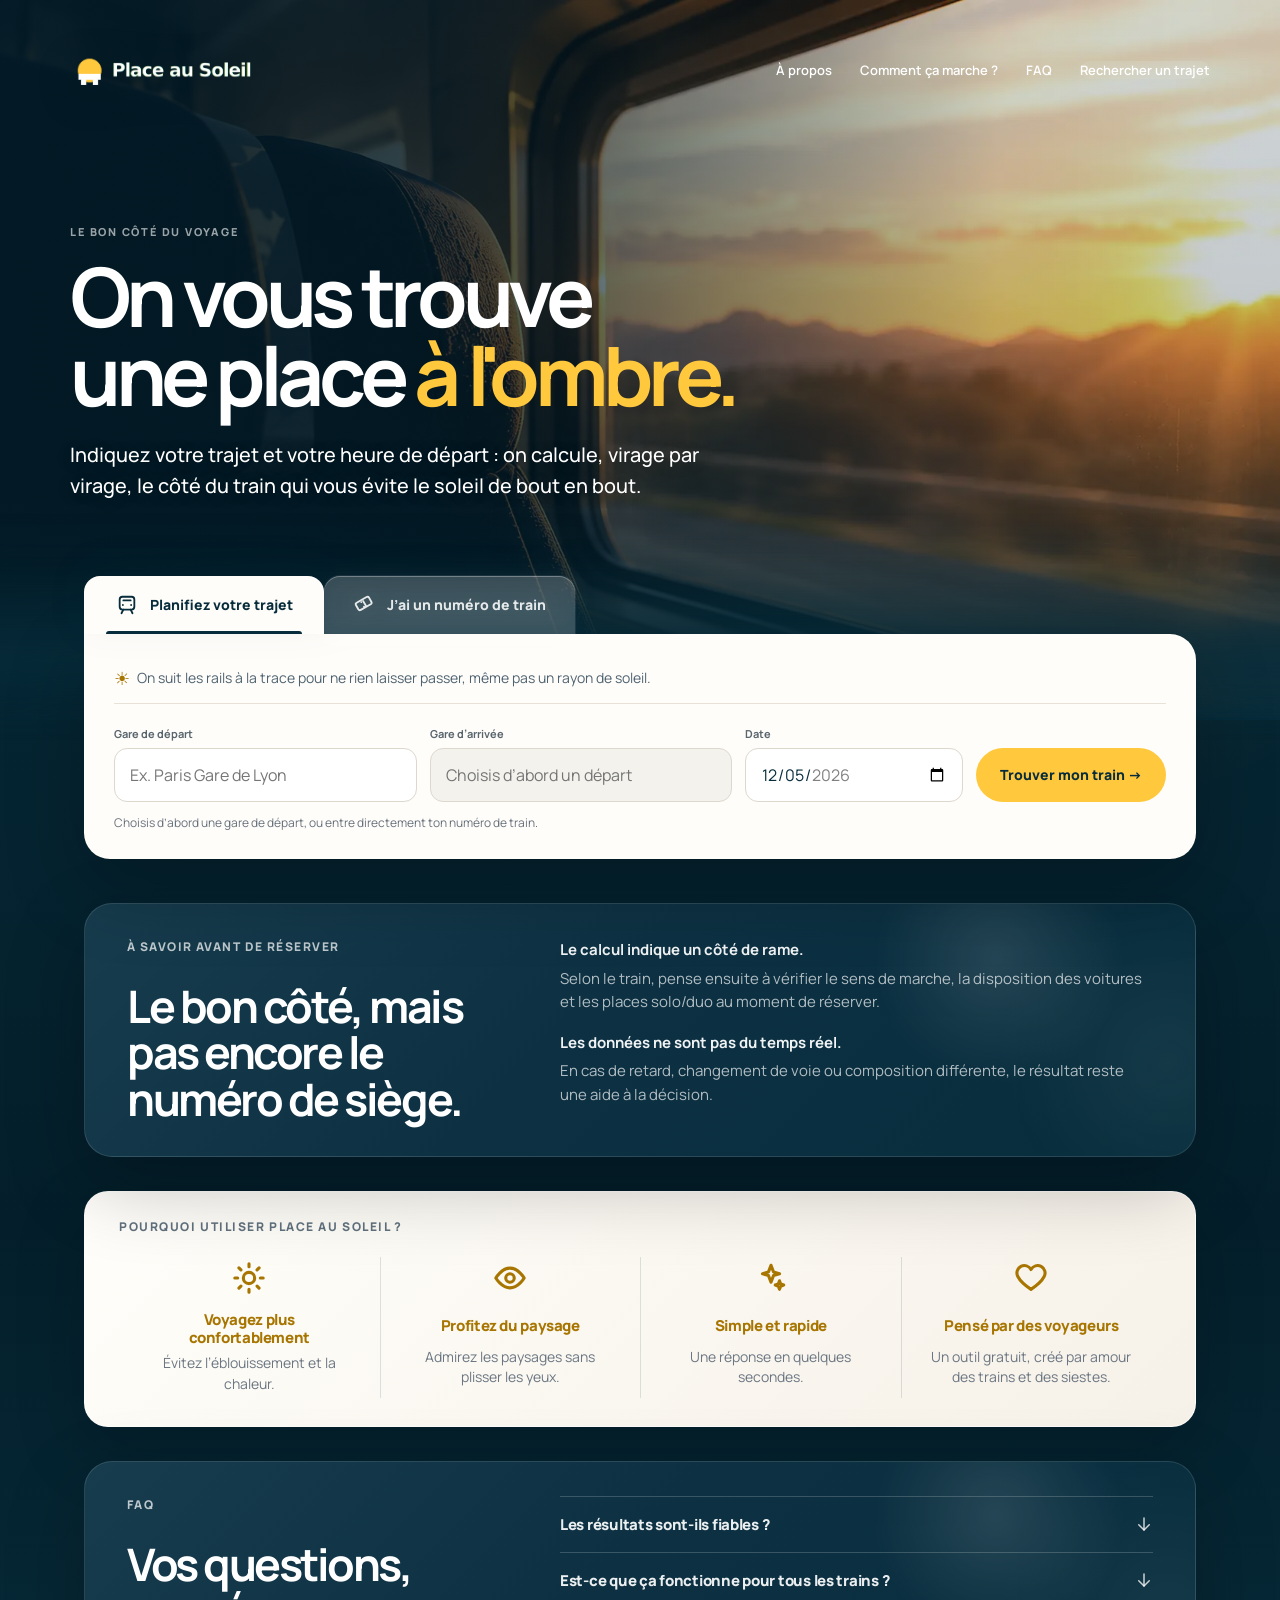
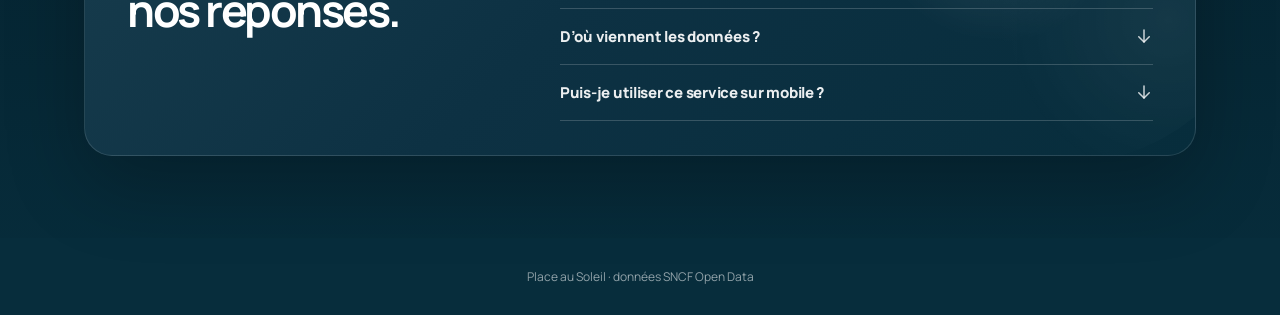
==== commit 54c464cf: "Stabilise définitivement le hero au chargement" ====
--- a/index.html
+++ b/index.html
@@ -44,7 +44,7 @@
   <div class="planner-foot"><div class="planner-promise"><b>☀</b> On suit les rails à la trace pour ne rien laisser passer, même pas un rayon de soleil.</div></div>
 <div class="trainbox" id="trainbox"><div class="field"><label>Train / horaire</label><select id="trip"></select></div><div class="actions"><button id="go">Calculer mon côté à l'ombre</button></div></div>
 <div id="results"><div class="result-grid"><article class="verdict"><div class="kicker" id="verdict-kicker">Recommandation</div><div class="side" id="side">—</div><p id="text"></p><p class="reversal-note" id="reversal-note"></p><p class="hint" id="geometry-note" style="color:#ffffff99"></p></article><article class="visual"><div class="visual-head"><div class="visual-copy"><b>Le trajet, minute après minute</b><div class="hint">Visualisation schématique : le train suit le tracé réel lorsqu’il est disponible, tandis que le soleil illustre son azimut et son altitude sans prétendre à une échelle astronomique exacte.</div></div><div class="anim-controls"><button id="anim-toggle" class="anim-button">Pause</button></div></div><div class="sky-wrap"><svg id="route-svg" viewBox="0 0 1000 430"></svg></div><div class="animation-status" id="animation-status"><strong>Animation du trajet</strong>Le résultat apparaîtra ici pendant le trajet.</div></article></div><div class="timeline" id="timeline"></div><div class="stats"><div class="stat"><b id="right">—</b><span>soleil côté droit au départ</span></div><div class="stat"><b id="left">—</b><span>soleil côté gauche au départ</span></div><div class="stat"><b id="night">—</b><span>sans exposition latérale nette</span></div></div></div></section></main><footer>Place au Soleil · données SNCF Open Data</footer>
-<script src="./inject-landing.js?v=202609081045"></script>
+<script src="./inject-landing.js?v=202609081516"></script>
 <script>
 const $=id=>document.getElementById(id);let STATIONS=[],SMAP=new Map(),NAME=new Map(),NAME_COUNTS=new Map(),LABEL_TO_ID=new Map(),ID_TO_LABEL=new Map(),FROM_CANDIDATES=[],TO_CANDIDATES=[],MANIFEST=null,FOUND=[],SEGMENT_INDEX=null,NUMBER_MODE=false;const SHARD_CACHE=new Map(),DATE_CACHE=new Map(),now=new Date().toISOString().slice(0,10);$('date').value=now;let ANIM={segments:[],project:null,frame:null,playing:false,progress:0,start:0,duration:15000,total:0};
 function mins(t){if(!t)return 0;let[h,m,s=0]=t.split(':').map(Number);return h*60+m+s/60}
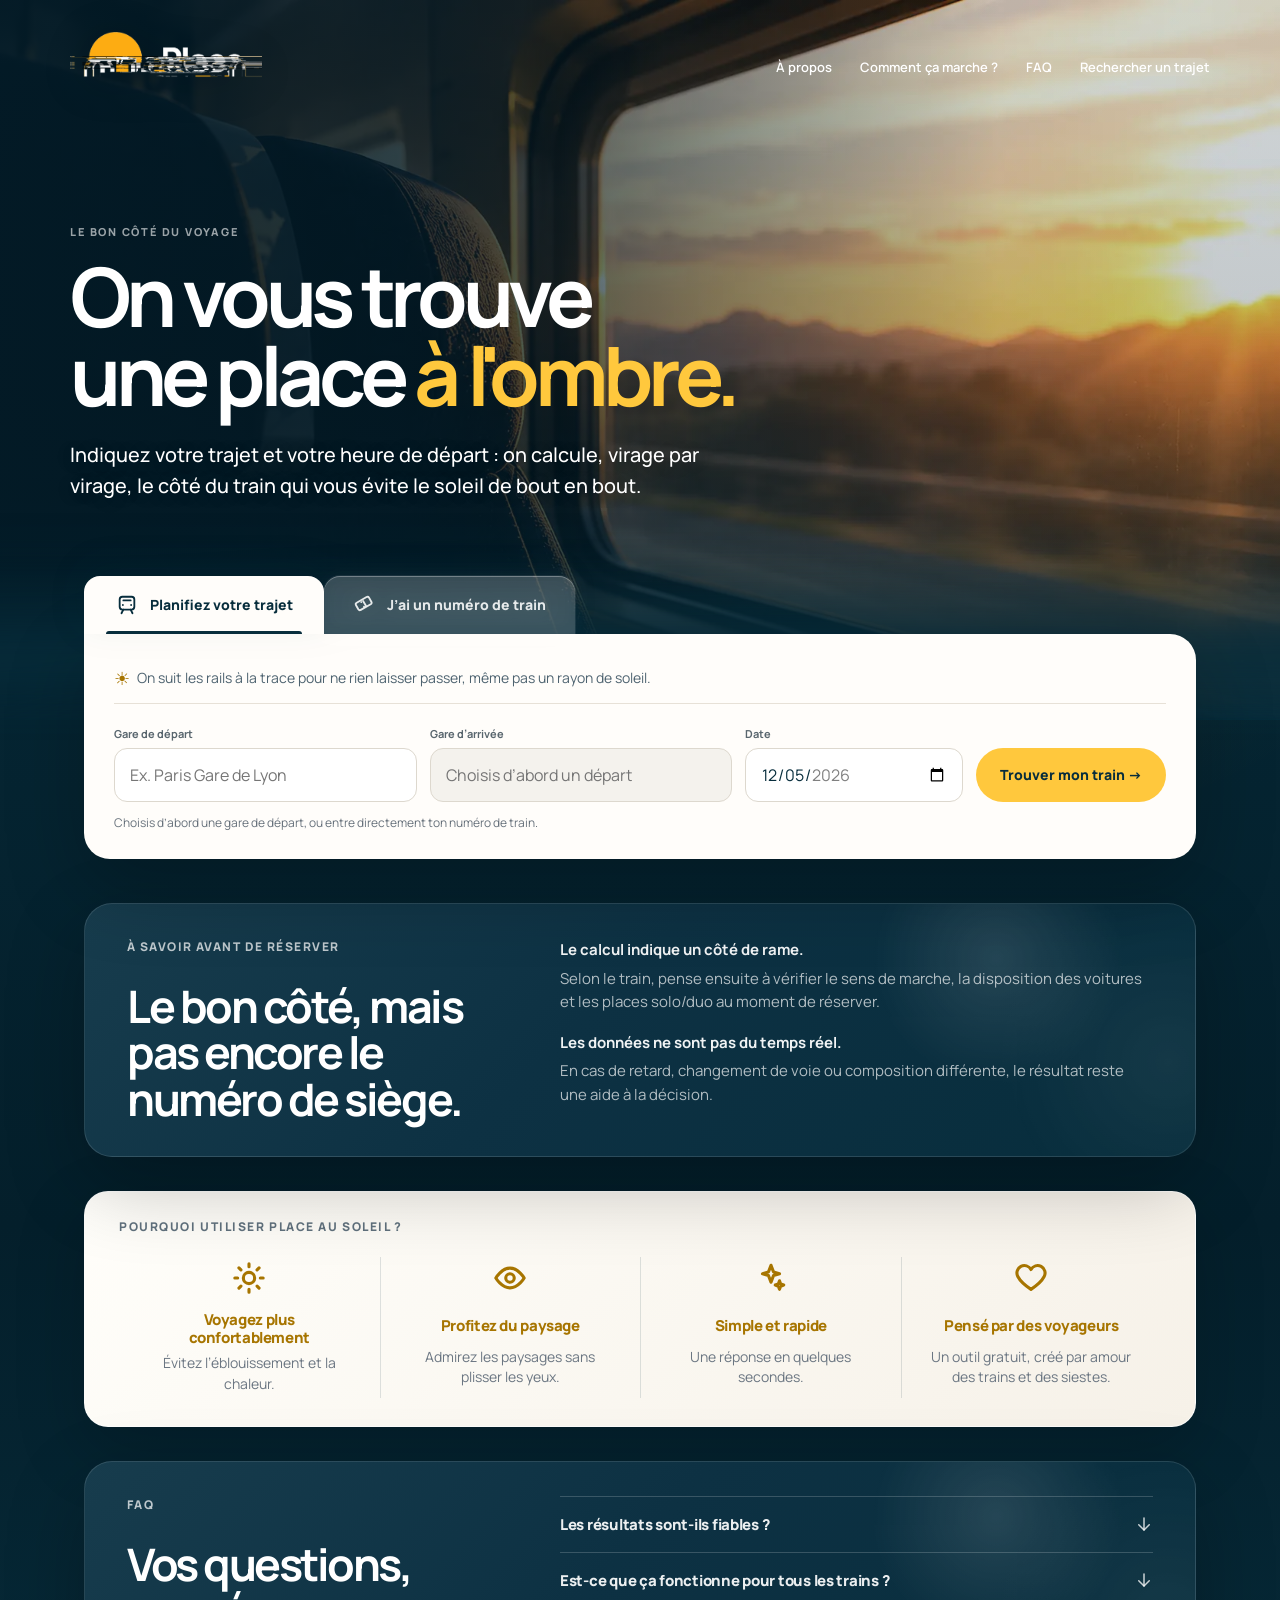
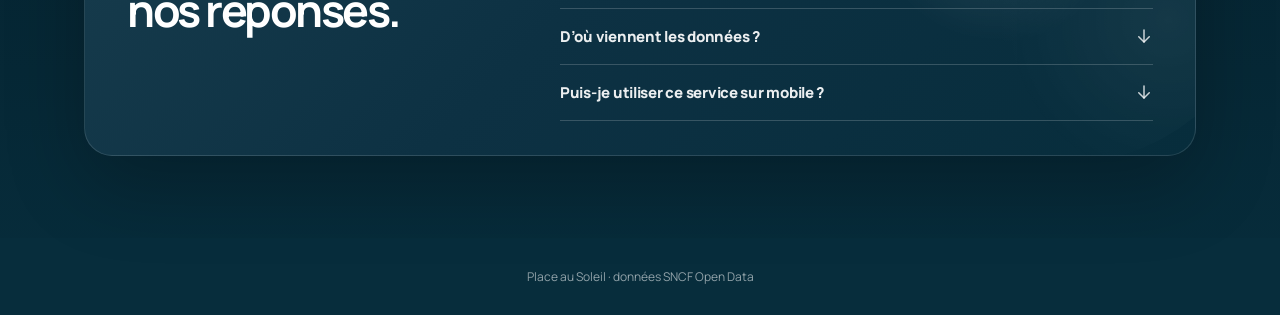
==== commit f4a33f80: "Restaure la vidéo du hero et force le nouveau logo PNG" ====
--- a/index.html
+++ b/index.html
@@ -5,11 +5,14 @@
 <title>Place au Soleil</title>
 <link rel="preload" as="image" href="./assets/hero-train.webp" fetchpriority="high">
 <link rel="preload" as="image" href="./assets/logo-place-au-soleil-header.png" fetchpriority="high">
-<link rel="stylesheet" href="./ui.css?v=202609081515"></head>
+<link rel="stylesheet" href="./ui.css?v=202609081515"><link rel="stylesheet" href="./hero-media.css?v=202609081520"></head>
 <body>
 <section class="hero">
+  <video class="hero-video" autoplay muted loop playsinline preload="auto" poster="./assets/hero-train.webp" aria-hidden="true">
+    <source src="./assets/place-au-soleil-video-hero.mp4?v=202609081520" type="video/mp4">
+  </video>
   <div class="nav">
-    <div class="brand"><img class="brand-logo" src="./assets/logo-place-au-soleil-header.png" width="981" height="397" fetchpriority="high" alt="Place au Soleil"></div>
+    <div class="brand"><img class="brand-logo" src="./assets/logo-place-au-soleil-header.png?v=202609081520" width="981" height="397" fetchpriority="high" alt="Place au Soleil"></div>
     <div class="nav-links">
       <a href="#about">À propos</a>
       <a href="#how">Comment ça marche ?</a>
--- a/hero-media.css
+++ b/hero-media.css
@@ -0,0 +1,4 @@
+.hero-video{display:block!important;position:absolute!important;inset:0!important;width:100%!important;height:100%!important;min-width:100%!important;min-height:100%!important;object-fit:cover!important;object-position:center 52%!important;z-index:0!important;opacity:1!important;visibility:visible!important;pointer-events:none!important;background:#072d3c url('./assets/hero-train.webp') center 52%/cover no-repeat!important}
+.hero:before{z-index:1!important}.hero:after{z-index:2!important}.hero .nav{z-index:5!important}.hero .hero-copy{z-index:6!important}
+.brand{min-height:0!important}.brand-logo{display:block!important;width:clamp(190px,15vw,220px)!important;height:auto!important;max-height:89px!important;object-fit:contain!important;object-position:left center!important}
+@media(max-width:850px){.hero-video{object-position:center 52%!important}.brand-logo{width:170px!important;max-height:69px!important}}
